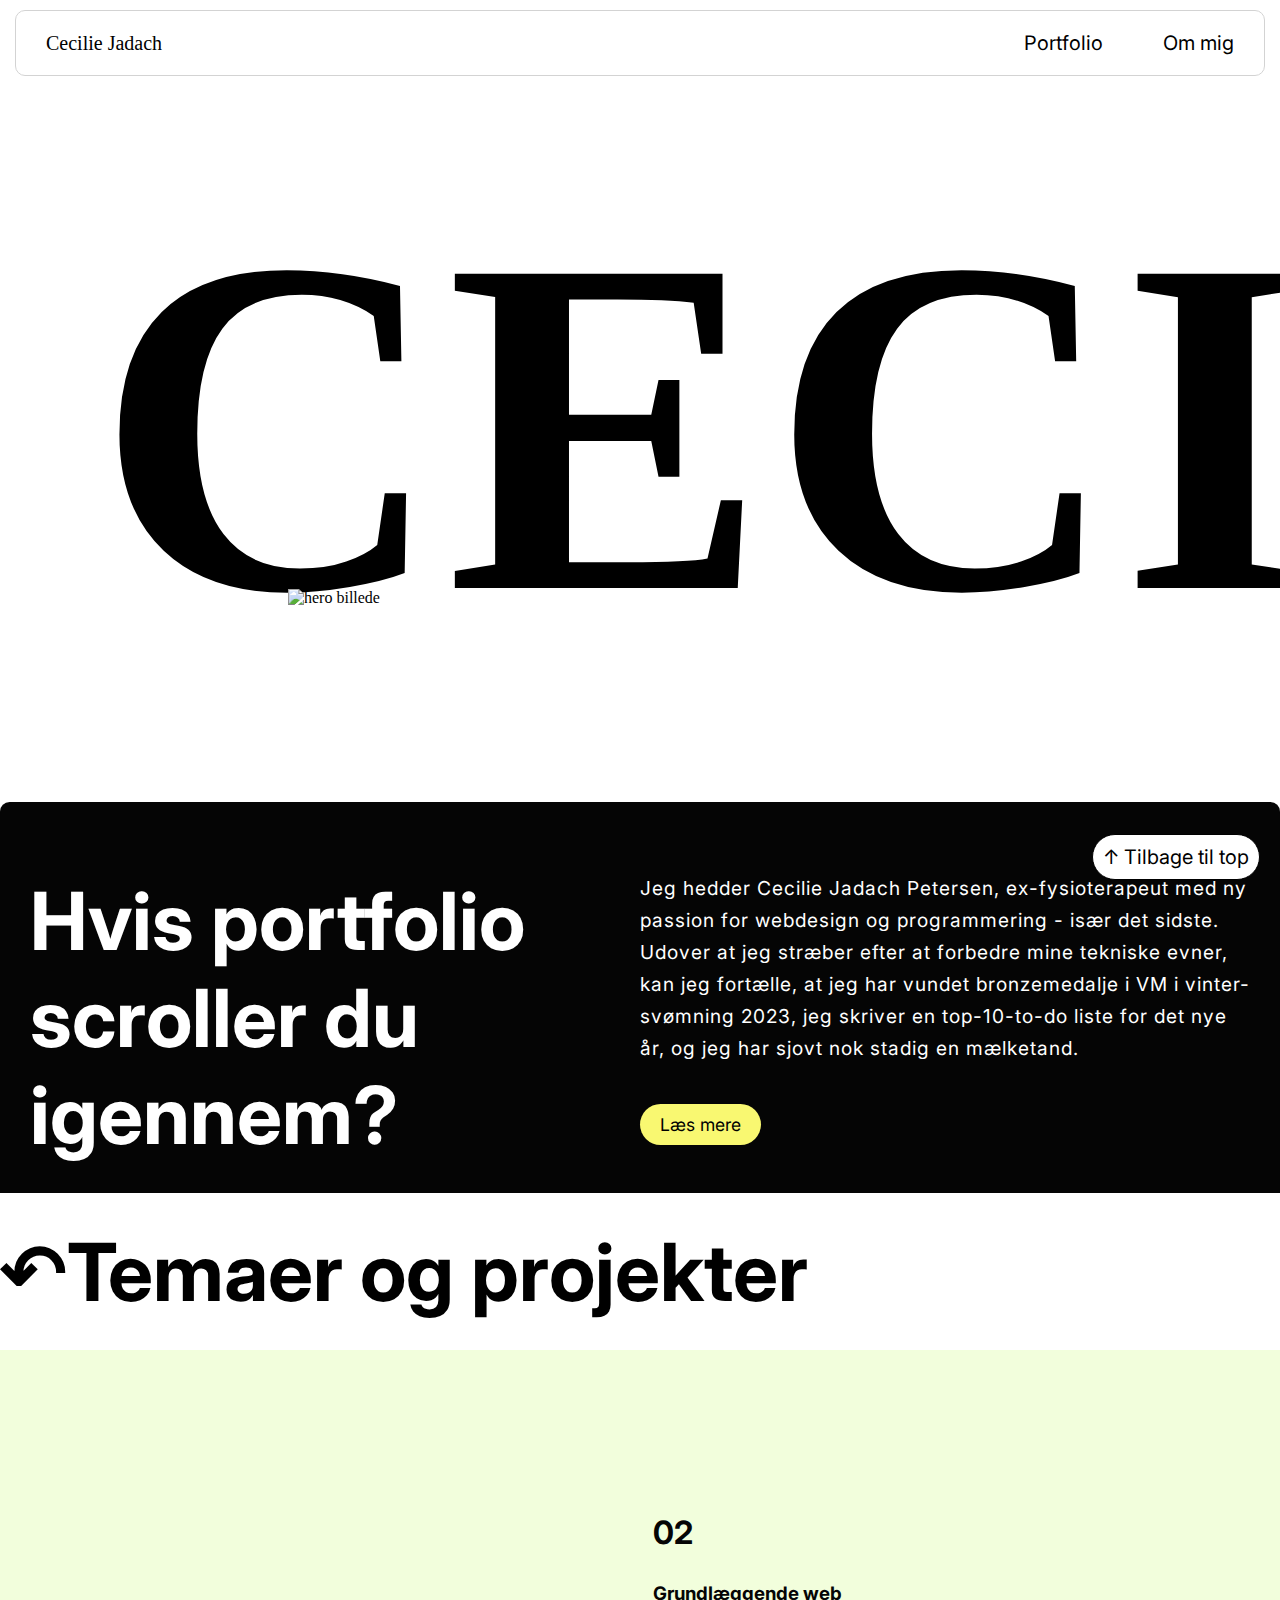
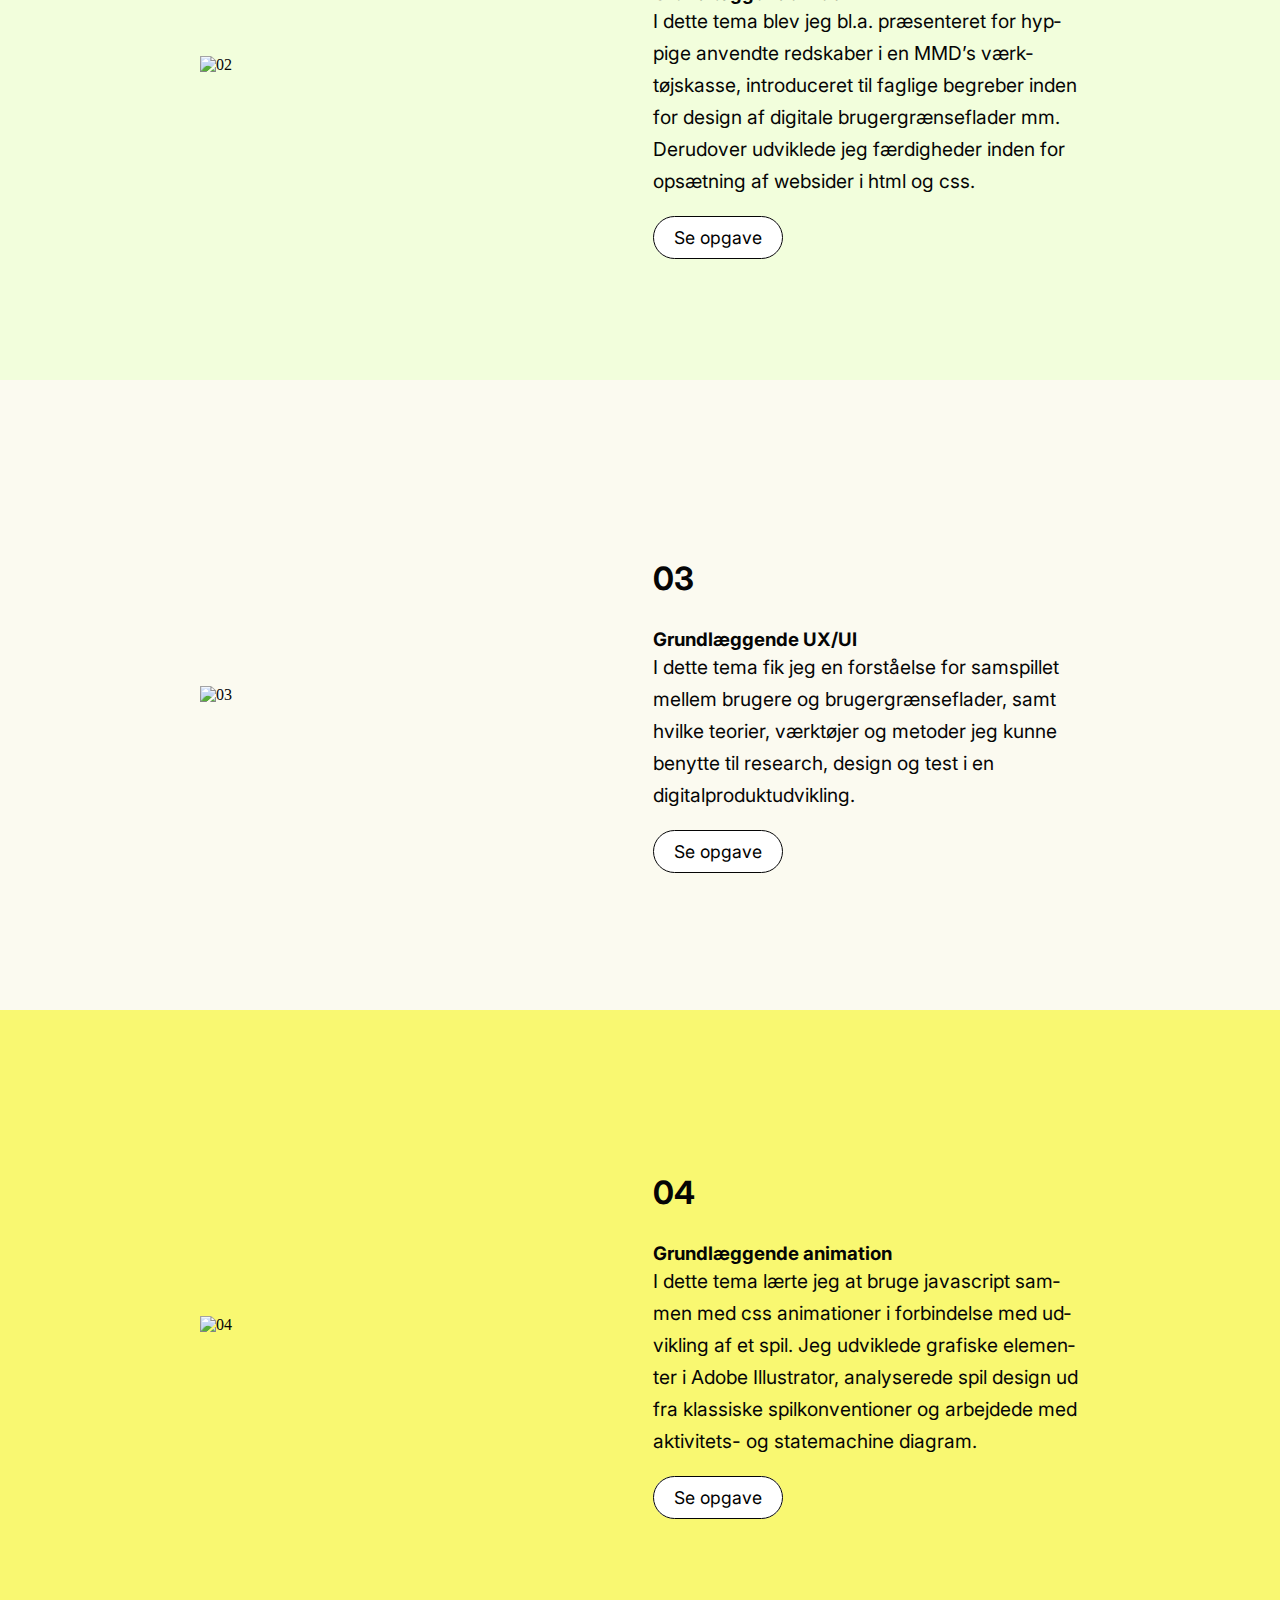
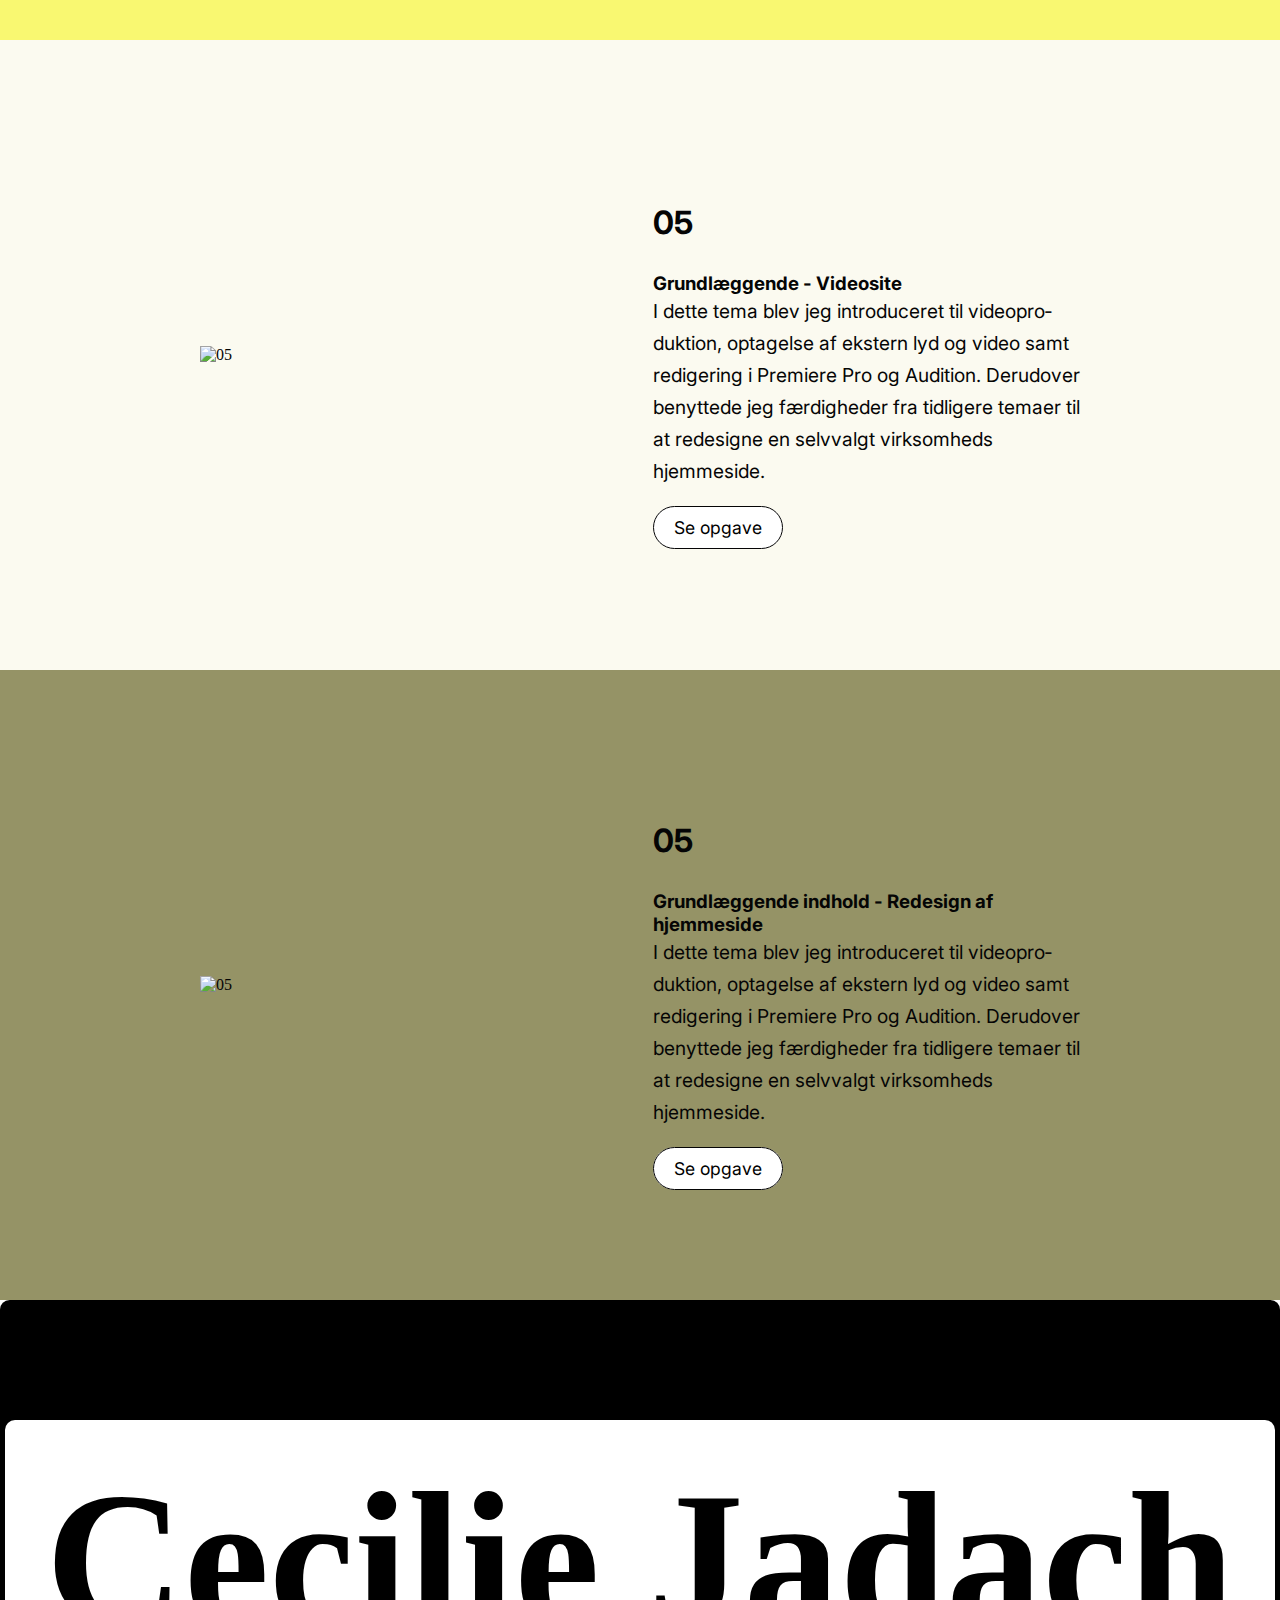
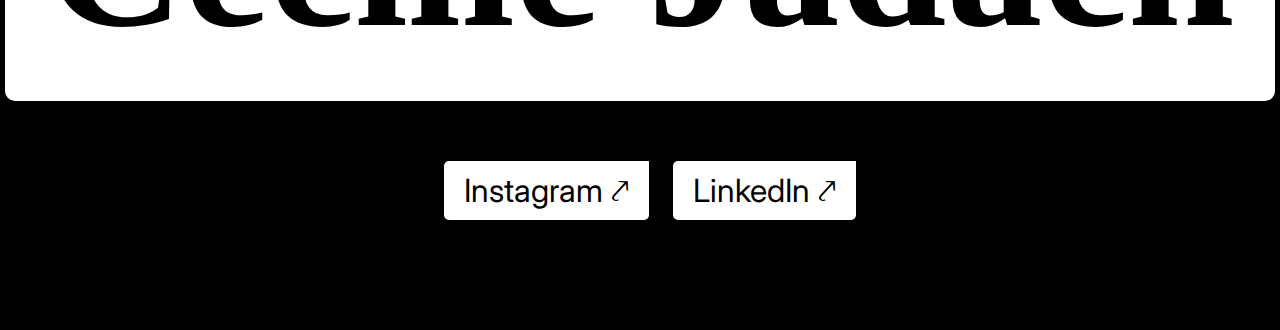
==== index.html @ 8669ee61 "tilføjet indhold til redesign" ====
<!DOCTYPE html>
<html lang="da">

<head>
    <meta charset="UTF-8">
    <meta name="viewport" content="width=device-width, initial-scale=1.0">
    <title>Forside</title>
    <link rel="stylesheet" href="generel.css">
    <link rel="stylesheet" href="layout.css">
    <link rel="preconnect" href="https://fonts.googleapis.com">
    <link rel="preconnect" href="https://fonts.gstatic.com" crossorigin>
    <link href="https://fonts.googleapis.com/css2?family=Inter:wght@300;400;700&display=swap" rel="stylesheet">
</head>

<body>
    <header>
        <div class="container">
            <a class="logo" href="index.html">Cecilie Jadach</a>
            <nav>
                <a href="portfolio.html">Portfolio</a>
                <a href="om_mig.html">Om mig</a>
            </nav>
            <button class="hamburger">
                <span class="bar"></span>
            </button>
        </div>
    </header>
    <nav class="mobile-nav">
        <a href="portfolio.html">Portfolio</a>
        <a href="om_mig.html">Om mig</a>
    </nav>
    <a id="top"></a>
    <main>
        <section>
            <div class="hero-wrapper">
                <div class="hero-figur-container">
                    <img src="img/hero_img.webp" alt="hero billede">
                </div>
                <div class="marquee">
                    <h1>Cecilie Jadach</h1>
                    <h1>Cecilie Jadach</h1>
                </div>
            </div>
        </section>
        <section>
            <div class="about-wrapper">
                <div class="about-headline">
                    <h1>Hvis portfolio scroller du igennem?</h1>
                </div>
                <div class="about-content">
                    <p>
                        Jeg hedder Cecilie Jadach Petersen, ex-fysioterapeut med ny
                        passion for webdesign og programmering - især det sidste. Udover at jeg stræber efter at
                        forbedre mine tekniske evner,
                        kan jeg fortælle, at jeg har vundet bronzemedalje i VM i vintersvømning 2023, jeg skriver en
                        top-10-to-do liste for det nye år, og jeg har sjovt nok stadig en mælketand.</p>
                    <a class="about-btn" href="#">Læs mere</a>
                </div>
            </div>
        </section>
        <section>
            <div class="project-headline">
                <h1>&#8630;Temaer og projekter</h1>
            </div>
            <div class="project_2">
                <img src="img/web_desktop.webp" alt="02">
                <div class="project_content">
                    <h2>02</h2>
                    <h3>Grundlæggende web</h3>
                    <p>I dette tema blev jeg bl.a. præsenteret for hyppige anvendte redskaber i en MMD’s værktøjskasse,
                        introduceret til faglige begreber inden for design af digitale brugergrænseflader mm. Derudover
                        udviklede jeg færdigheder inden for opsætning af websider i html og css.</p>
                    <a href="grundlaeggende_web.html">Se opgave</a>
                </div>

            </div>
            <div class="project_3">
                <img src="img/UX_UI.webp" alt="03">
                <div class="project_content">
                    <h2>03</h2>
                    <h3>Grundlæggende UX/UI</h3>
                    <p>I dette tema fik jeg en forståelse for samspillet mellem brugere og brugergrænseflader, samt
                        hvilke teorier, værktøjer og metoder jeg kunne benytte til research, design og test i en
                        digitalproduktudvikling.</p>
                    <a href="grundlaeggende_ux.html">Se opgave</a>
                </div>
            </div>
            <div class="project_4">
                <img src="img/animation_desktop.webp" alt="04">
                <div class="project_content">
                    <h2>04</h2>
                    <h3>Grundlæggende animation</h3>
                    <p>I dette tema lærte jeg at bruge javascript sammen med css animationer i forbindelse med udvikling
                        af et spil. Jeg udviklede grafiske elementer i Adobe Illustrator, analyserede spil design ud fra
                        klassiske spilkonventioner og arbejdede med aktivitets- og statemachine diagram.</p>
                    <a href="grundlaeggende_animation.html">Se opgave</a>
                </div>
            </div>
            <div class="project_5">
                <img src="img/videosite.webp" alt="05">
                <div class="project_content">
                    <h2>05</h2>
                    <h3>Grundlæggende - Videosite</h3>
                    <p>I dette tema blev jeg introduceret til videoproduktion, optagelse af ekstern lyd og video samt
                        redigering i Premiere Pro og Audition. Derudover benyttede jeg færdigheder fra tidligere temaer
                        til at redesigne en selvvalgt virksomheds hjemmeside.</p>
                    <a href="videosite.html">Se opgave</a>
                </div>
            </div>
            <div class="project_6">
                <img src="img/redesign.webp" alt="05">
                <div class="project_content">
                    <h2>05</h2>
                    <h3>Grundlæggende indhold - Redesign af hjemmeside</h3>
                    <p>I dette tema blev jeg introduceret til videoproduktion, optagelse af ekstern lyd og video samt
                        redigering i Premiere Pro og Audition. Derudover benyttede jeg færdigheder fra tidligere temaer
                        til at redesigne en selvvalgt virksomheds hjemmeside.</p>
                    <a href="grundlaeggende_indhold_redesign.html">Se opgave</a>
                </div>
            </div>
        </section>
        <a href="#top" id="scrollTopBtn" title="Til toppen">&#8593; Tilbage til top</a>
    </main>
    <footer>
        <section>
            <div class="footer-wrapper">
                <div class="footer-headline">
                    <h1>Cecilie Jadach</h1>
                </div>
                <div class="footer-content">
                    <a href="#">Instagram &#10532;</a>
                    <a href="#">LinkedIn &#10532;</a>
                </div>
            </div>
        </section>
    </footer>
    <script src="java.js"></script>
</body>

</html>
---- generel.css ----
* {
  padding: 0;
  margin: 0;
  box-sizing: border-box;
}

img,
video {
  width: 100%;
  height: auto;
  display: block;
}

@font-face {
  font-family: house;
  src: url("font/houseofmontaguedemo-webfont.woff");
  src: url("font/houseofmontaguedemo-webfont.woff2");
}

h2,
h3,
p,
a,
.con_3 h1 {
  font-family: "Inter", sans-serif;
}

/*-----------NAVIGATION-----------*/

/* Placering af header  */
header {
  position: fixed;
  top: 0;
  left: 0;
  width: 100%;
  z-index: 99;
  margin: 0 auto;
}

/* Kategorierne og logo skal være i hver deres ende */
header .container {
  padding: 10px 15px;
  display: flex;
  background: white;
  justify-content: space-between;
  align-items: center;
  margin: 10px 15px 0 15px;
  border-radius: 10px;
  border: lightgrey 1px solid;
}

/* Stil af navigations links */
header .container a {
  color: inherit;
  font-size: 20px;
  text-decoration: none;
}

nav {
  display: grid;
  grid-gap: 60px;
  grid-template-columns: repeat(2, auto);
  color: black;
}

nav a {
  color: black;
  font-size: 20px;
  text-decoration: none;
}

nav a:hover {
  text-decoration: underline;
}

@media (max-width: 767px) {
  nav {
    display: none;
  }
}

@media (max-width: 767px) {
  .container {
    padding-left: 30px;
    padding-right: 30px;
  }
}

.logo {
  font-family: house;
}

/* Position og stil af hamburger menu */
.hamburger {
  position: relative;
  display: block;
  width: 35px;
  cursor: pointer;
  appearance: none;
  background: none;
  outline: none;
  border: none;
  z-index: 100;
}

/* Stil af hamburger streger */
.hamburger .bar,
.hamburger:after,
.hamburger:before {
  content: "";
  display: block;
  width: 100%;
  height: 5px;
  background-color: black;
  margin: 6px 0px;
  transition: 0.4s;
  border-radius: 5px;
}

/* Hamburger streger som danner et kryds ved klik */
.hamburger.is-active:before {
  transform: rotate(-45deg) translate(-8px, 6px);
}

.hamburger.is-active:after {
  transform: rotate(45deg) translate(-9px, -8px);
}

.hamburger.is-active .bar {
  opacity: 0;
}

/* Side som slider ind ved klik på hamburger menu */
.mobile-nav {
  position: fixed;
  top: 0;
  left: 100%;
  width: 100%;
  min-height: 100vh;
  display: block;
  z-index: 98;
  background-color: white;
  padding-top: 120px;
  transition: 0.4s;
}

.mobile-nav.is-active {
  left: 0;
}

/* Stil af mobil navigation links */
.mobile-nav a {
  display: block;
  width: 100%;
  max-width: 200px;
  margin: 0 auto 16px;
  text-align: center;
  padding: 10px 10px;
  color: black;
  text-decoration: none;
  border-radius: 25px;
}

.mobile-nav a:hover {
  text-decoration: underline;
}

@media (min-width: 768px) {
  .mobile-nav {
    display: none;
  }

  .hamburger {
    display: none;
  }
}

/*-----------FORSIDE-----------*/

/* Stil af hero section  */
/* body {
  background-image: url(img/baggrund.svg);
  background-size: cover;
  background-repeat: no-repeat;
} */

/* Container til min tekst animation */
.hero-wrapper .marquee,
.marquee-wrapper .marquee-2 {
  display: flex;
  justify-content: flex-start;
  overflow: hidden;
  margin-top: 150px;
}

/* Stil for h1 og animation */
.marquee h1 {
  text-transform: uppercase;
  font-size: 10rem;
  font-family: house;
  white-space: nowrap;
  padding: 0 6rem;
  letter-spacing: 4px;
  animation-name: move;
  animation-duration: 12s;
  animation-iteration-count: infinite;
  animation-timing-function: linear;
}

/* Keyframe for min tekst animation */
@keyframes move {
  0% {
    transform: translateX(0);
  }

  100% {
    transform: translateX(-100%);
  }
}

.hero-figur-container {
  z-index: 1;
  width: 90vw;
  height: 52vw;
  align-items: flex-end;
  margin-left: auto;
  margin-right: auto;
  display: flex;
  position: absolute;
  top: auto;
  /* bottom: 0%; */
  left: 0%;
  right: 0%;
}

.about-wrapper {
  z-index: 1;
  min-height: 40vh;
  color: #fff;
  background-color: #050505;
  border-top-left-radius: 0.6rem;
  border-top-right-radius: 0.6rem;
  margin-top: 100px;
  padding: 0 15px 30px 15px;
}

.about-headline {
  color: white;
  font-size: 2.5rem;
  padding-top: 30px;
  font-family: "Inter", sans-serif;
}

.about-content p {
  color: white;
  font-size: 1.2rem;
  letter-spacing: 1px;
  line-height: 2rem;
  margin-top: 30px;
  margin-bottom: 50px;
  hyphens: auto;
}

.about-wrapper a {
  text-decoration: none;
  color: black;
  background-color: #f9f871;
  padding: 10px 20px;
  border-radius: 25px;
  font-size: 1.1rem;
}

.project-headline {
  padding-top: 30px;
  padding-bottom: 30px;
  background: white;
}

.project-headline h1 {
  font-size: 2.5rem;
  font-family: "Inter", sans-serif;
}

.project_2,
.project_3,
.project_4,
.project_5,
.project_6 {
  color: #050505;
  padding: 30px 15px;
}

.project_2 {
  background: #f2fedc;
}

.project_3,
.project_5 {
  background-color: #fbfaf0;
}

.project_4 {
  background-color: #f9f871;
}

.project_6 {
  background-color: #959366;
}

.project_2 h2,
.project_3 h2,
.project_4 h2,
.project_5 h2,
.project_6 h2 {
  font-size: 2rem;
  padding-top: 30px;
  padding-bottom: 30px;
}

.project_2 p,
.project_3 p,
.project_4 p,
.project_5 p,
.project_6 p {
  font-size: 1.2rem;
  margin-bottom: 30px;
  line-height: 2rem;
  hyphens: auto;
}

.project_2 a,
.project_3 a,
.project_4 a,
.project_5 a,
.project_6 a {
  text-decoration: none;
  color: black;
  background-color: white;
  padding: 10px 20px;
  border-radius: 25px;
  border: #050505 1px solid;
  font-size: 1.1rem;
}

.project_2 a:hover,
.project_3 a:hover,
.project_4 a:hover,
.project_5 a:hover,
.project_6 a:hover {
  background: black;
  color: white;
}

/*-----------FOOTER-----------*/
.footer-wrapper {
  text-align: center;
  background: black;
  padding-top: 50px;
  min-height: 40vh;
  border-top-left-radius: 0.6rem;
  border-top-right-radius: 0.6rem;
}

.footer-headline {
  font-family: house;
  background: white;
  max-width: fit-content;
  margin: 0 auto;
  padding: 10px 20px;
  border-radius: 10px;
}

.footer-content {
  margin-top: 70px;
}

.footer-content a {
  text-decoration: none;
  padding: 10px 20px;
  background: white;
  border-radius: 5px 0px 5px 5px;
  color: black;
  margin-left: 20px;
}

.footer-content a:hover {
  background: #f9f871;
  transition: 0.4ms;
  text-decoration: underline;
}

/* Stil for h1 og animation */
.marquee-2 h1 {
  font-size: 5rem;
  /* background: white; */
  background: #f9f871;
  font-family: house;
  white-space: nowrap;
  padding: 10px 6rem;
  letter-spacing: 4px;
  animation-name: move;
  animation-duration: 11s;
  animation-iteration-count: infinite;
  animation-timing-function: linear;
}

/*-----------PORTFOLIO-----------*/

#headline {
  margin-top: 100px;
}

/*-----------PROJEKTER-----------*/
.animation-scroll {
  min-height: 50vh;
  display: flex;
  justify-content: center;
  align-items: center;
}

section .cards {
  display: flex;
}

section .cards .text_card {
  margin: 20px;
  padding: 10px;
}

@media (max-width: 900px) {
  section .cards {
    flex-direction: column;
  }
}

.reveal {
  position: relative;
  transform: translateY(100px);
  opacity: 0;
  transition: all 2s ease;
}

.reveal.active {
  transform: translateY(0px);
  opacity: 1;
}

.introduktion-wrapper-2,
.introduktion-wrapper-3,
.introduktion-wrapper-4,
.introduktion-wrapper-5,
.introduktion-wrapper-6 {
  margin: 100px 0px 30px 0px;
  padding: 80px 15px 80px 15px;
}

.introduktion-wrapper-2 {
  background: #f2fedc;
}

.introduktion-wrapper-2 h3,
.introduktion-wrapper-3 h3,
.introduktion-wrapper-4 h3,
.introduktion-wrapper-5 h3,
.introduktion-wrapper-6 h3 {
  color: black;
}

.introduktion-wrapper-3,
.introduktion-wrapper-6 {
  background: #fbfaf0;
}

.introduktion-wrapper-4 {
  background: #f9f871;
}

.introduktion-wrapper-5 {
  background: #959366;
}

.introduktion-wrapper-2 h1,
.introduktion-wrapper-3 h1,
.introduktion-wrapper-4 h1,
.introduktion-wrapper-5 h1,
.introduktion-wrapper-6 h1 {
  color: black;
  margin-bottom: 20px;
  font-family: "Inter", sans-serif;
}

.div_flex {
  display: flex;
  max-width: 800px;
  margin: 50px auto;
  padding: 24px 20px 40px;
  flex-wrap: wrap;
}

.div_flex p {
  hyphens: auto;
  line-height: 1.7rem;
}

.row {
  display: flex;
  width: 100%;
  margin-bottom: 8px;
  padding-bottom: 8px;
  align-items: stretch;
  border-bottom: 1.5px solid black;
}

.opgave {
  width: 25%;
  flex: 0 0 auto;
  color: black;
  font-weight: bold;
}

.con_3 {
  margin: 50px 20px 30px 20px;
}

.con_3 p,
ul li {
  line-height: 1.7rem;
  hyphens: auto;
}

.color {
  background: #fbfaf0;
}

.div_links {
  display: flex;
  flex-direction: column;
}

.div_links a {
  color: black;
  text-decoration: none;
  text-align: center;
  margin-bottom: 20px;
  font-size: 1.5rem;
}

.div_links a:hover,
.back:hover {
  text-decoration: underline;
}

#scrollTopBtn {
  position: fixed;
  bottom: 20px;
  right: 20px;
  z-index: 99;
  font-size: 20px;
  text-decoration: none;
  padding: 10px;
  background-color: white;
  color: black;
  border-radius: 25px;
  border: black 1px solid;
}

#scrollTopBtn:hover {
  background-color: black;
  color: white;
}

/* Styling til ankerpunktet på toppen */
#top {
  display: block;
  position: relative;
  top: 0;
  left: 0;
  visibility: hidden;
}

/*-----------CV-----------*/
.cv {
  background: white;
  padding-top: 10px;
  padding-bottom: 10px;
}

.column_3 {
  margin: 100px 15px 50px 15px;
}

.navn h1,
h4 {
  font-family: "Inter", sans-serif;
}

.column_2 {
  margin-left: 15px;
  margin-right: 15px;
}

.grid_col_2 {
  display: grid;
  grid-template-columns: 1fr 2fr;
  gap: 30px;
}

.about {
  margin-bottom: 40px;
}

.kompetencer {
  margin-bottom: 40px;
}

hr {
  margin-top: 5px;
}

.line {
  border: 1px solid black;
  margin-bottom: 15px;
}

li {
  font-family: "Inter", sans-serif;
  line-height: 1.5rem;
}

.edu_con {
  margin-bottom: 30px;
}

.software-evner {
  display: flex;
  flex-direction: column;
}

.evne {
  margin-bottom: 15px;
  margin-left: 130px;
}

.evne p {
  margin: 5px 0;
}

.færdighedsbjælke {
  width: 200px;
  height: 15px;
  background-color: lightgray;
  border-radius: 5px;
}

.niveau {
  height: 100%;
  border-radius: 5px;
}

.niveau-80 {
  width: 50%;
  background-color: #002eff;
}

.niveau-90 {
  width: 90%;
  background-color: #002eff;
}
---- layout.css ----
@media (min-width: 800px) {
  /* --------FORSIDE-------- */
  .marquee h1 {
    font-size: 30rem;
  }

  header .container {
    padding: 20px 30px;
  }

  .hero-figur-container {
    width: 55vw;
    height: 35.7vw;
  }

  .about-wrapper {
    display: grid;
    grid-template-columns: 1fr 1fr;
    padding-top: 40px;
    padding-left: 30px;
    padding-right: 30px;
  }

  .about-wrapper a {
    width: fit-content;
  }

  .project-headline h1 {
    font-size: 5rem;
  }

  .project_2,
  .project_3,
  .project_4,
  .project_5,
  .project_6 {
    display: grid;
    grid-template-columns: 1fr 1fr;
    gap: 25px;
    padding-left: 200px;
    padding-right: 200px;
    min-height: 70vh;
    align-items: center;
  }

  .project_2 p,
  .project_3 p,
  .project_4 p,
  .project_5 p,
  .project_6 p {
    max-width: 500px;
  }

  .footer-wrapper {
    min-height: 70vh;
  }

  .footer-headline {
    font-size: 6rem;
    padding: 30px 40px;
    margin-top: 70px;
  }

  .footer-content a {
    font-size: 2rem;
  }

  .footer-content a:hover {
    background: #f9f871;
    transition: 0.4ms;
    text-decoration: underline;
  }

  /* --------PROJEKTER-------- */

  .div_flex {
    max-width: 1000px;
    padding: 0;
  }

  .introduktion-wrapper-2,
  .introduktion-wrapper-3,
  .introduktion-wrapper-4,
  .introduktion-wrapper-5,
  .introduktion-wrapper-6 {
    padding-left: 100px;
  }

  .introduktion-wrapper-2 h1,
  .introduktion-wrapper-3 h1,
  .introduktion-wrapper-4 h1,
  .introduktion-wrapper-5 h1,
  .introduktion-wrapper-6 h1 {
    font-size: 4rem;
  }

  .introduktion-wrapper-2 h3,
  .introduktion-wrapper-3 h3,
  .introduktion-wrapper-4 h3,
  .introduktion-wrapper-5 h3,
  .introduktion-wrapper-6 h3 {
    font-size: 2rem;
  }

  .animation-scroll {
    margin: 0 200px;
  }

  .color {
    margin-left: 0;
    margin-right: 0;
    margin-bottom: 30px;
  }

  .con_1 h1 {
    font-size: 4rem;
  }

  .con_2 {
    margin: 100px 400px;
    grid-template-columns: 1fr 2fr;
  }

  .con_3 {
    margin: 40px 500px 30px 500px;
  }

  .div_links {
    display: flex;
    flex-direction: row;
    justify-content: space-between;
    margin: 50px 100px;
  }

  .small img {
    max-width: 400px;
  }

  /* --------CV-------- */
  .col_container {
    margin: 200px 250px 100px 250px;
  }

  .column_3 {
    display: grid;
    grid-template-columns: repeat(3, 1fr);
    gap: 30px;
  }

  .column_2 {
    display: grid;
    grid-template-columns: 1fr 2fr;
    gap: 100px;
  }

  .grid_col_2 {
    display: grid;
    grid-template-columns: 1fr 2fr;
  }

  .about {
    margin-bottom: 40px;
  }

  .kompetencer {
    margin-bottom: 40px;
  }

  .black {
    color: black;
  }

  .line {
    border: 1px solid black;
  }

  .evne {
    margin-left: 0px;
  }

  /* --------PORTFOLIO-------- */
  .project-wrapper {
    display: grid;
    grid-template-columns: 1fr 1fr;
    gap: 30px;
  }

  .grid {
    min-height: unset;
    padding-left: 20px;
    padding-right: 20px;
    transition: transform 0.3s; /*overgangseffekt */
  }

  .grid:hover {
    transform: scale(1.02);
  }
}
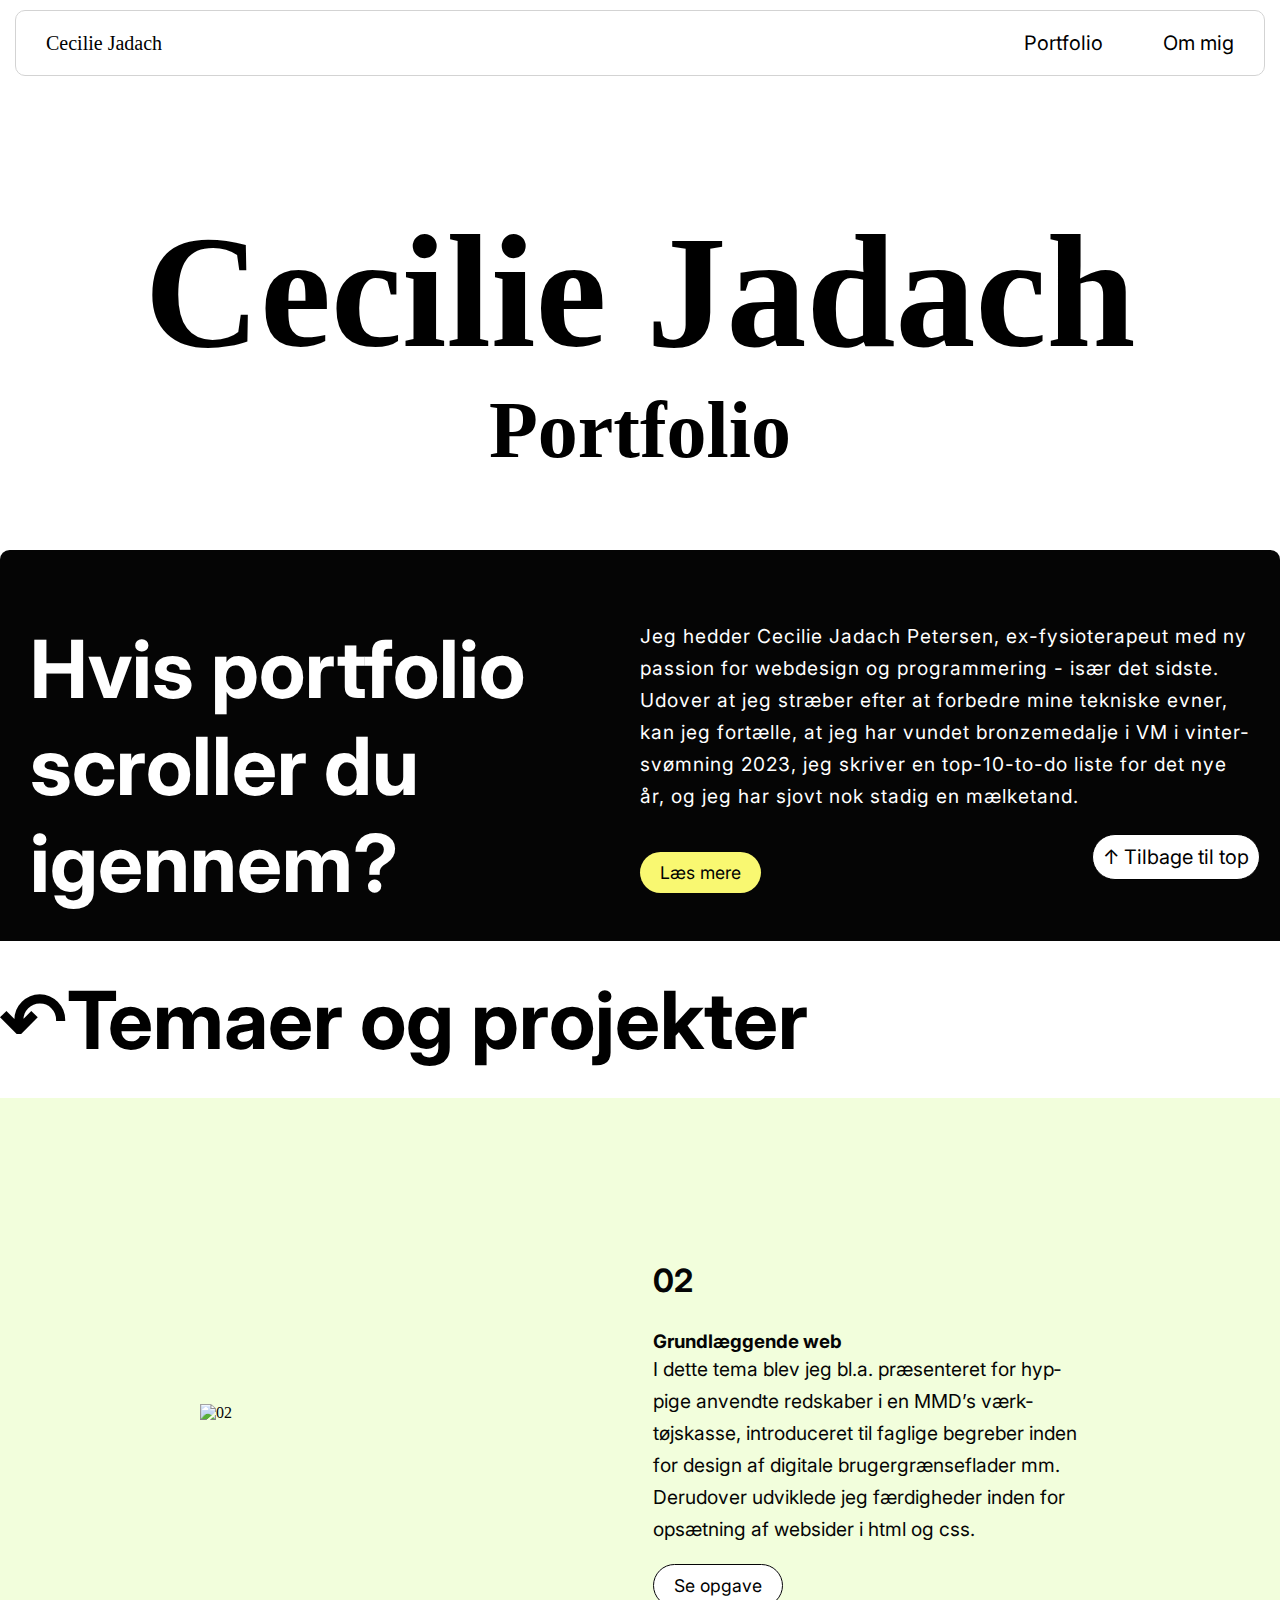
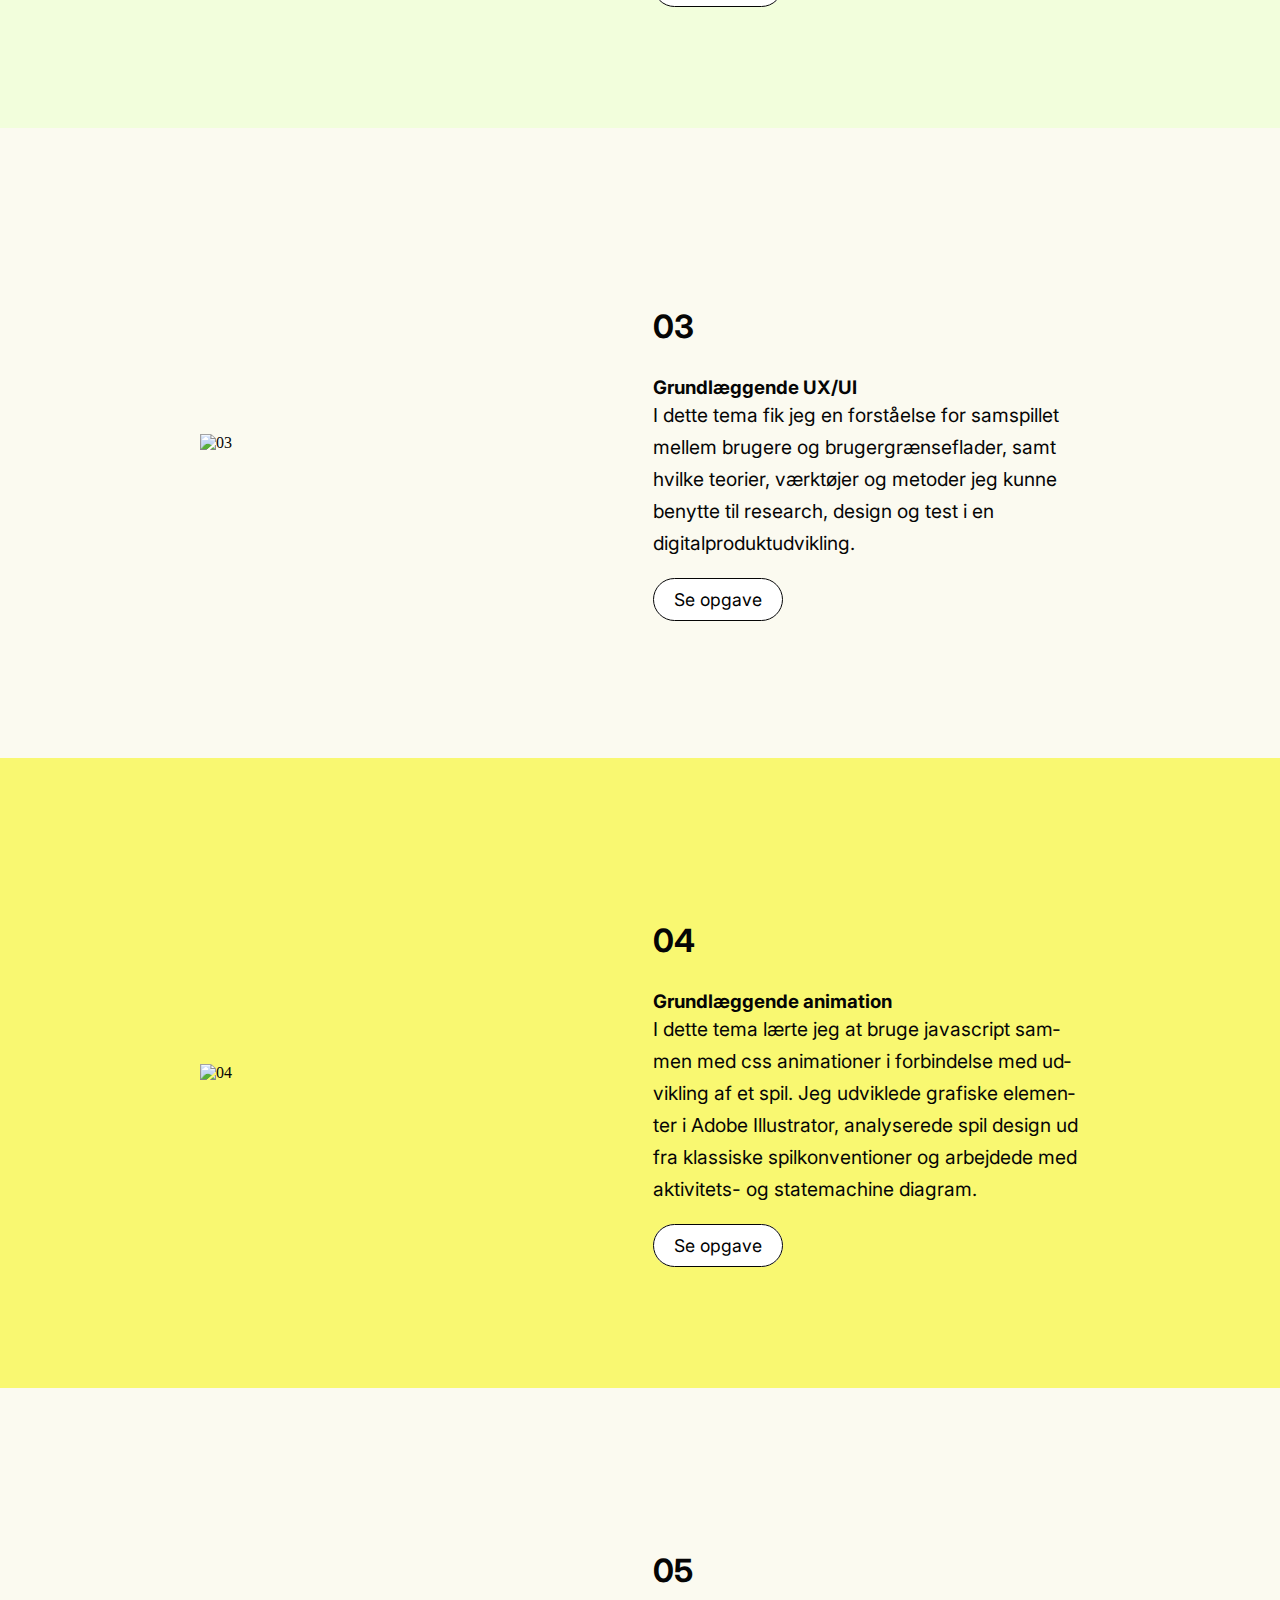
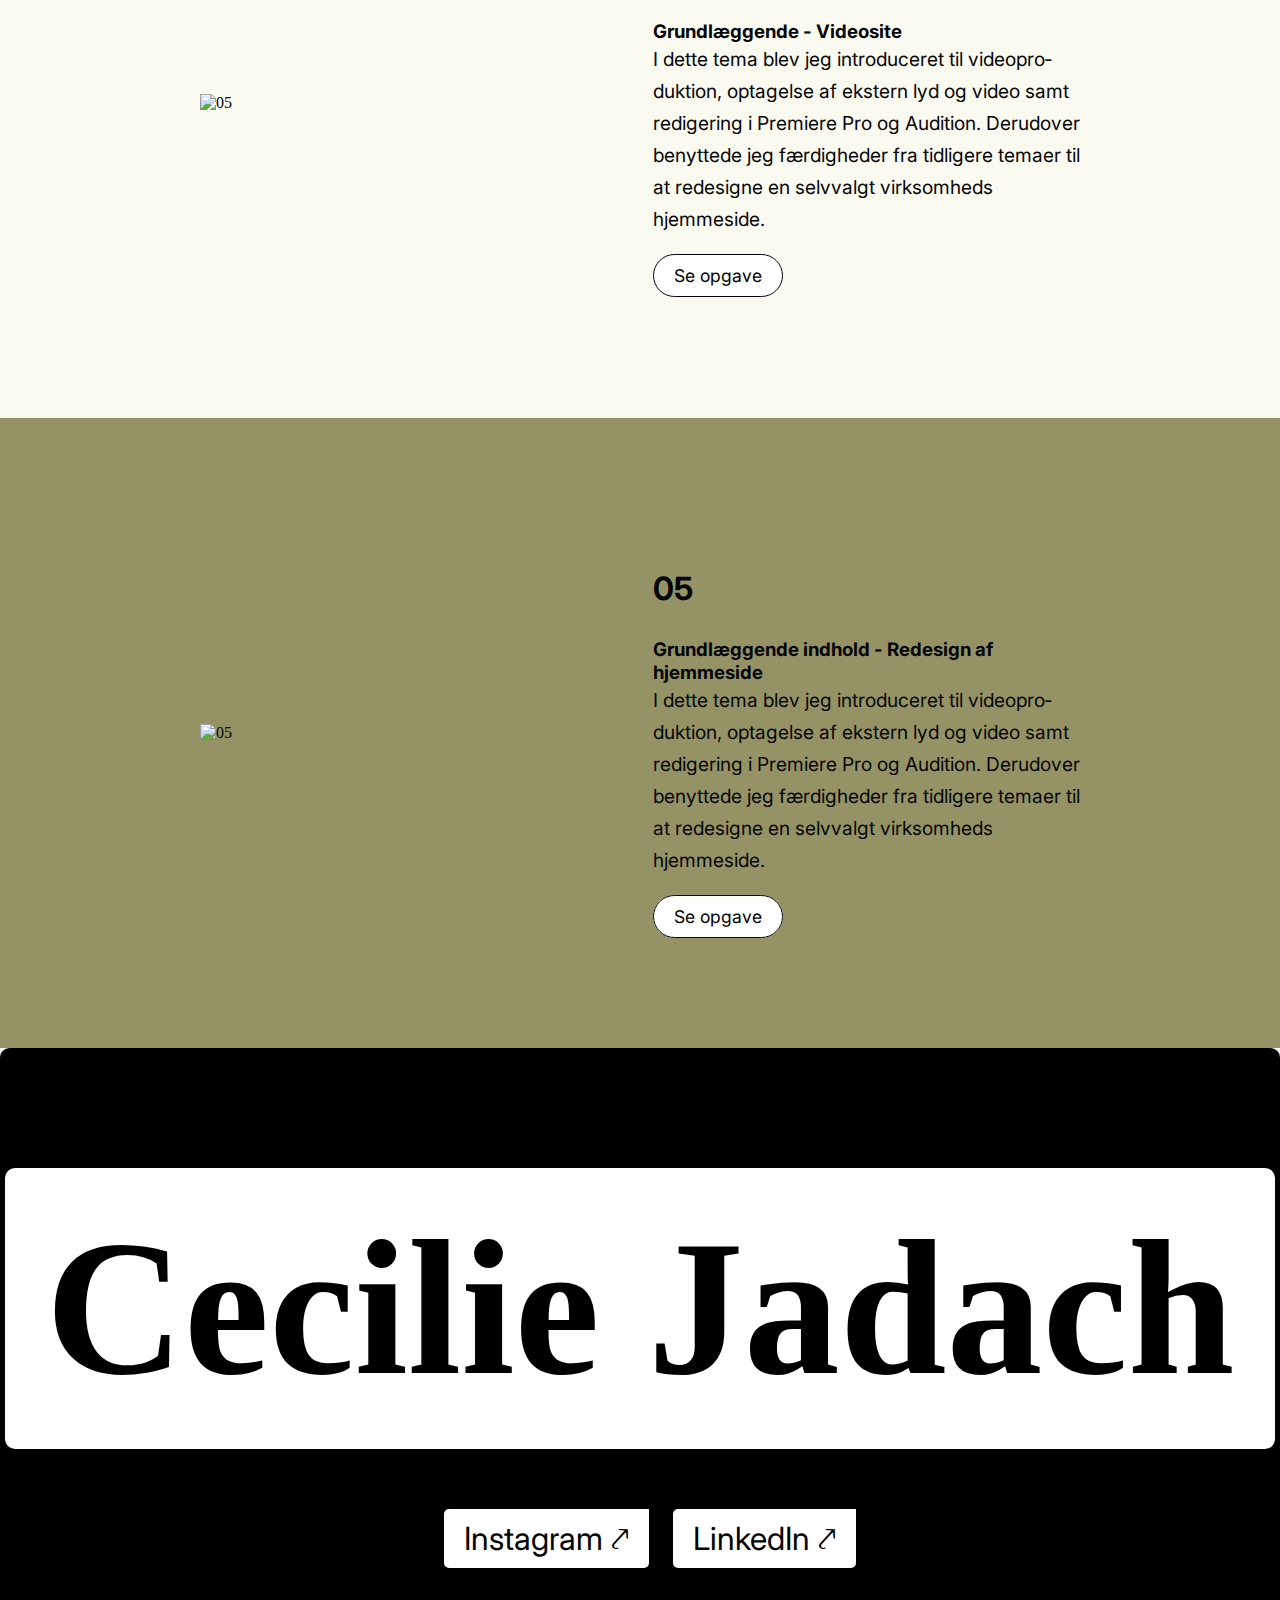
==== commit 3432e3db: "ændret hero section på forside" ====
--- a/index.html
+++ b/index.html
@@ -31,10 +31,10 @@
     </nav>
     <a id="top"></a>
     <main>
-        <section>
+        <!-- <section>
             <div class="hero-wrapper">
                 <div class="hero-figur-container">
-                    <img src="img/hero_img.webp" alt="hero billede">
+                    <img src="img/hero_close_up.webp" alt="hero billede">
                 </div>
                 <div class="marquee">
                     <h1>Cecilie Jadach</h1>
@@ -42,21 +42,37 @@
                 </div>
             </div>
         </section>
+        <div class="headline_2_wrapper">
+            <h2>Portfolio</h2>
+        </div>
+        <section> -->
         <section>
-            <div class="about-wrapper">
-                <div class="about-headline">
-                    <h1>Hvis portfolio scroller du igennem?</h1>
-                </div>
-                <div class="about-content">
-                    <p>
-                        Jeg hedder Cecilie Jadach Petersen, ex-fysioterapeut med ny
-                        passion for webdesign og programmering - især det sidste. Udover at jeg stræber efter at
-                        forbedre mine tekniske evner,
-                        kan jeg fortælle, at jeg har vundet bronzemedalje i VM i vintersvømning 2023, jeg skriver en
-                        top-10-to-do liste for det nye år, og jeg har sjovt nok stadig en mælketand.</p>
-                    <a class="about-btn" href="#">Læs mere</a>
-                </div>
+            <div class="hero_wrapper" onmousemove="moveImage(event)">
+                <h1 class="hero_headline_1">Cecilie Jadach</h1>
+                <h2 class="hero_headline_2">Portfolio</h2>
+                <img src="img/close_up_cv.webp" class="billede" id="billede" alt="Billede">
             </div>
+            <!-- <div class="hero_wrapper">
+                <div class="hero_headline">
+                    <h1>Cecilie Jadach</h1>
+                    <h2>Portfolio</h2>
+                </div> -->
+            </div>
+        </section>
+        <div class="about-wrapper">
+            <div class="about-headline">
+                <h1>Hvis portfolio scroller du igennem?</h1>
+            </div>
+            <div class="about-content">
+                <p>
+                    Jeg hedder Cecilie Jadach Petersen, ex-fysioterapeut med ny
+                    passion for webdesign og programmering - især det sidste. Udover at jeg stræber efter at
+                    forbedre mine tekniske evner,
+                    kan jeg fortælle, at jeg har vundet bronzemedalje i VM i vintersvømning 2023, jeg skriver en
+                    top-10-to-do liste for det nye år, og jeg har sjovt nok stadig en mælketand.</p>
+                <a class="about-btn" href="om_mig.html">Læs mere</a>
+            </div>
+        </div>
         </section>
         <section>
             <div class="project-headline">
--- a/generel.css
+++ b/generel.css
@@ -21,7 +21,9 @@
 h3,
 p,
 a,
-.con_3 h1 {
+.con_3 h1,
+h4,
+li {
   font-family: "Inter", sans-serif;
 }
 
@@ -185,30 +187,31 @@
 } */
 
 /* Container til min tekst animation */
-.hero-wrapper .marquee,
+/* .hero-wrapper .marquee,
 .marquee-wrapper .marquee-2 {
   display: flex;
   justify-content: flex-start;
   overflow: hidden;
   margin-top: 150px;
-}
+  max-width: 350px;
+} */
 
 /* Stil for h1 og animation */
-.marquee h1 {
+/* .marquee h1 {
   text-transform: uppercase;
-  font-size: 10rem;
+  font-size: 6rem;
   font-family: house;
   white-space: nowrap;
-  padding: 0 6rem;
+  padding: 0 3rem;
   letter-spacing: 4px;
   animation-name: move;
   animation-duration: 12s;
   animation-iteration-count: infinite;
   animation-timing-function: linear;
-}
+} */
 
 /* Keyframe for min tekst animation */
-@keyframes move {
+/* @keyframes move {
   0% {
     transform: translateX(0);
   }
@@ -216,21 +219,64 @@
   100% {
     transform: translateX(-100%);
   }
-}
-
-.hero-figur-container {
+} */
+
+/* .hero-figur-container {
   z-index: 1;
-  width: 90vw;
-  height: 52vw;
+  width: 40vw;
+  height: 31.6vw;
   align-items: flex-end;
-  margin-left: auto;
+  margin-left: 175px;
   margin-right: auto;
   display: flex;
   position: absolute;
   top: auto;
-  /* bottom: 0%; */
+  bottom: 0%;
   left: 0%;
-  right: 0%;
+  right: 20%;
+} */
+
+/* .headline_2_wrapper {
+  z-index: 10;
+  position: absolute;
+  right: 4%;
+  bottom: 57%;
+}
+
+.headline_2_wrapper h2 {
+  font-family: house;
+} */
+
+/* .hero_wrapper {
+  margin-top: 100px;
+  height: 50vh;
+  padding-top: 180px;
+} */
+
+.hero_headline_2 {
+  font-family: house;
+  font-size: 3rem;
+  text-align: center;
+}
+
+.hero_headline_1 {
+  font-family: house;
+  font-size: 5rem;
+  text-align: center;
+  padding-top: 200px;
+}
+.hero_wrapper {
+  position: relative;
+  width: 100%;
+  height: 50vh;
+}
+
+.billede {
+  display: none;
+  position: absolute;
+  width: 200px;
+  height: auto;
+  pointer-events: none; /* For at undgå forstyrrelser med musen */
 }
 
 .about-wrapper {
@@ -579,19 +625,20 @@
 }
 
 /*-----------CV-----------*/
-.cv {
-  background: white;
+/* .cv {
   padding-top: 10px;
   padding-bottom: 10px;
-}
-
-.column_3 {
+} */
+
+.column_2_1 {
   margin: 100px 15px 50px 15px;
-}
-
-.navn h1,
-h4 {
-  font-family: "Inter", sans-serif;
+  display: grid;
+  grid-template-columns: 1fr 1fr;
+  gap: 20px;
+}
+
+.column_2_1 h1 {
+  font-family: house;
 }
 
 .column_2 {
@@ -605,10 +652,7 @@
   gap: 30px;
 }
 
-.about {
-  margin-bottom: 40px;
-}
-
+.about,
 .kompetencer {
   margin-bottom: 40px;
 }
@@ -623,7 +667,6 @@
 }
 
 li {
-  font-family: "Inter", sans-serif;
   line-height: 1.5rem;
 }
 
@@ -638,7 +681,7 @@
 
 .evne {
   margin-bottom: 15px;
-  margin-left: 130px;
+  align-self: center;
 }
 
 .evne p {
@@ -657,12 +700,37 @@
   border-radius: 5px;
 }
 
-.niveau-80 {
-  width: 50%;
+.niveau-1 {
+  width: 20%;
   background-color: #002eff;
 }
 
-.niveau-90 {
+.niveau-2 {
   width: 90%;
   background-color: #002eff;
 }
+
+.niveau-3 {
+  width: 40%;
+  background-color: #002eff;
+}
+
+.niveau-4 {
+  width: 80%;
+  background-color: #002eff;
+}
+
+.niveau-5 {
+  width: 40%;
+  background-color: #002eff;
+}
+
+.niveau-6 {
+  width: 30%;
+  background-color: #002eff;
+}
+
+.niveau-7 {
+  width: 25%;
+  background-color: #002eff;
+}
--- a/layout.css
+++ b/layout.css
@@ -1,16 +1,42 @@
 @media (min-width: 800px) {
   /* --------FORSIDE-------- */
-  .marquee h1 {
-    font-size: 30rem;
-  }
+  /* .marquee h1 {
+    font-size: 15rem;
+  } */
+
+  /* Container til min tekst animation */
+  /* .hero-wrapper .marquee,
+  .marquee-wrapper .marquee-2 {
+    max-width: 1000px;
+    height: 40vh;
+    padding-top: 100px;
+  } */
 
   header .container {
     padding: 20px 30px;
   }
-
+  /* 
   .hero-figur-container {
-    width: 55vw;
-    height: 35.7vw;
+    width: 28vw;
+    height: 28.1vw;
+    right: 25%;
+  } */
+
+  /* .headline_2_wrapper {
+    right: 4%;
+    bottom: 35%;
+  }
+
+  .headline_2_wrapper h2 {
+    font-size: 5rem;
+  } */
+
+  .hero_headline_1 {
+    font-size: 10rem;
+  }
+
+  .hero_headline_2 {
+    font-size: 5rem;
   }
 
   .about-wrapper {
@@ -136,15 +162,31 @@
     max-width: 400px;
   }
 
+  .bert_test {
+    max-height: 450px;
+  }
+
   /* --------CV-------- */
   .col_container {
     margin: 200px 250px 100px 250px;
   }
 
-  .column_3 {
-    display: grid;
-    grid-template-columns: repeat(3, 1fr);
-    gap: 30px;
+  .column_2_1 {
+    grid-template-columns: 1fr 2fr;
+  }
+
+  .column_2_1 img {
+    max-width: 300px;
+  }
+
+  .column_2_1 h1,
+  .column_2_1 h4 {
+    padding-left: 50px;
+  }
+
+  .column_2_1 h1 {
+    font-size: 2rem;
+    font-family: house;
   }
 
   .column_2 {
@@ -175,7 +217,7 @@
   }
 
   .evne {
-    margin-left: 0px;
+    align-self: flex-start;
   }
 
   /* --------PORTFOLIO-------- */
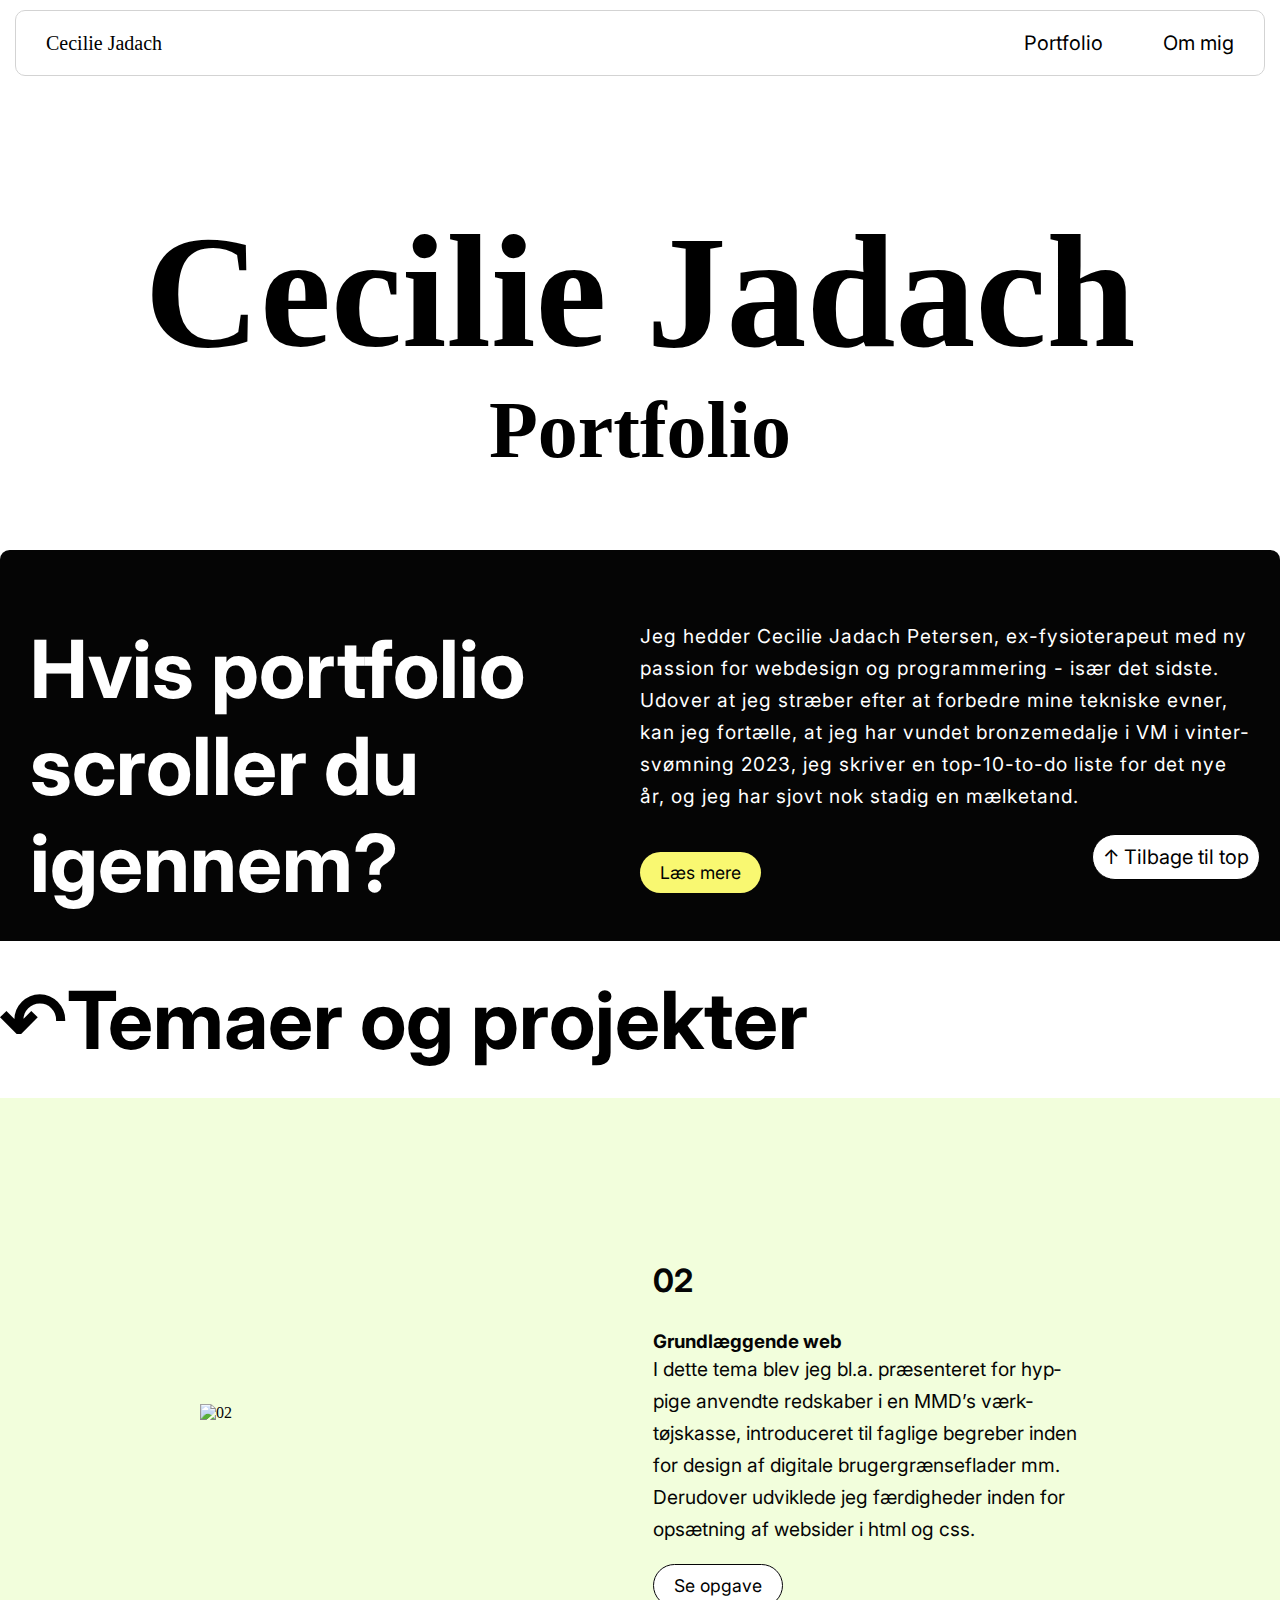
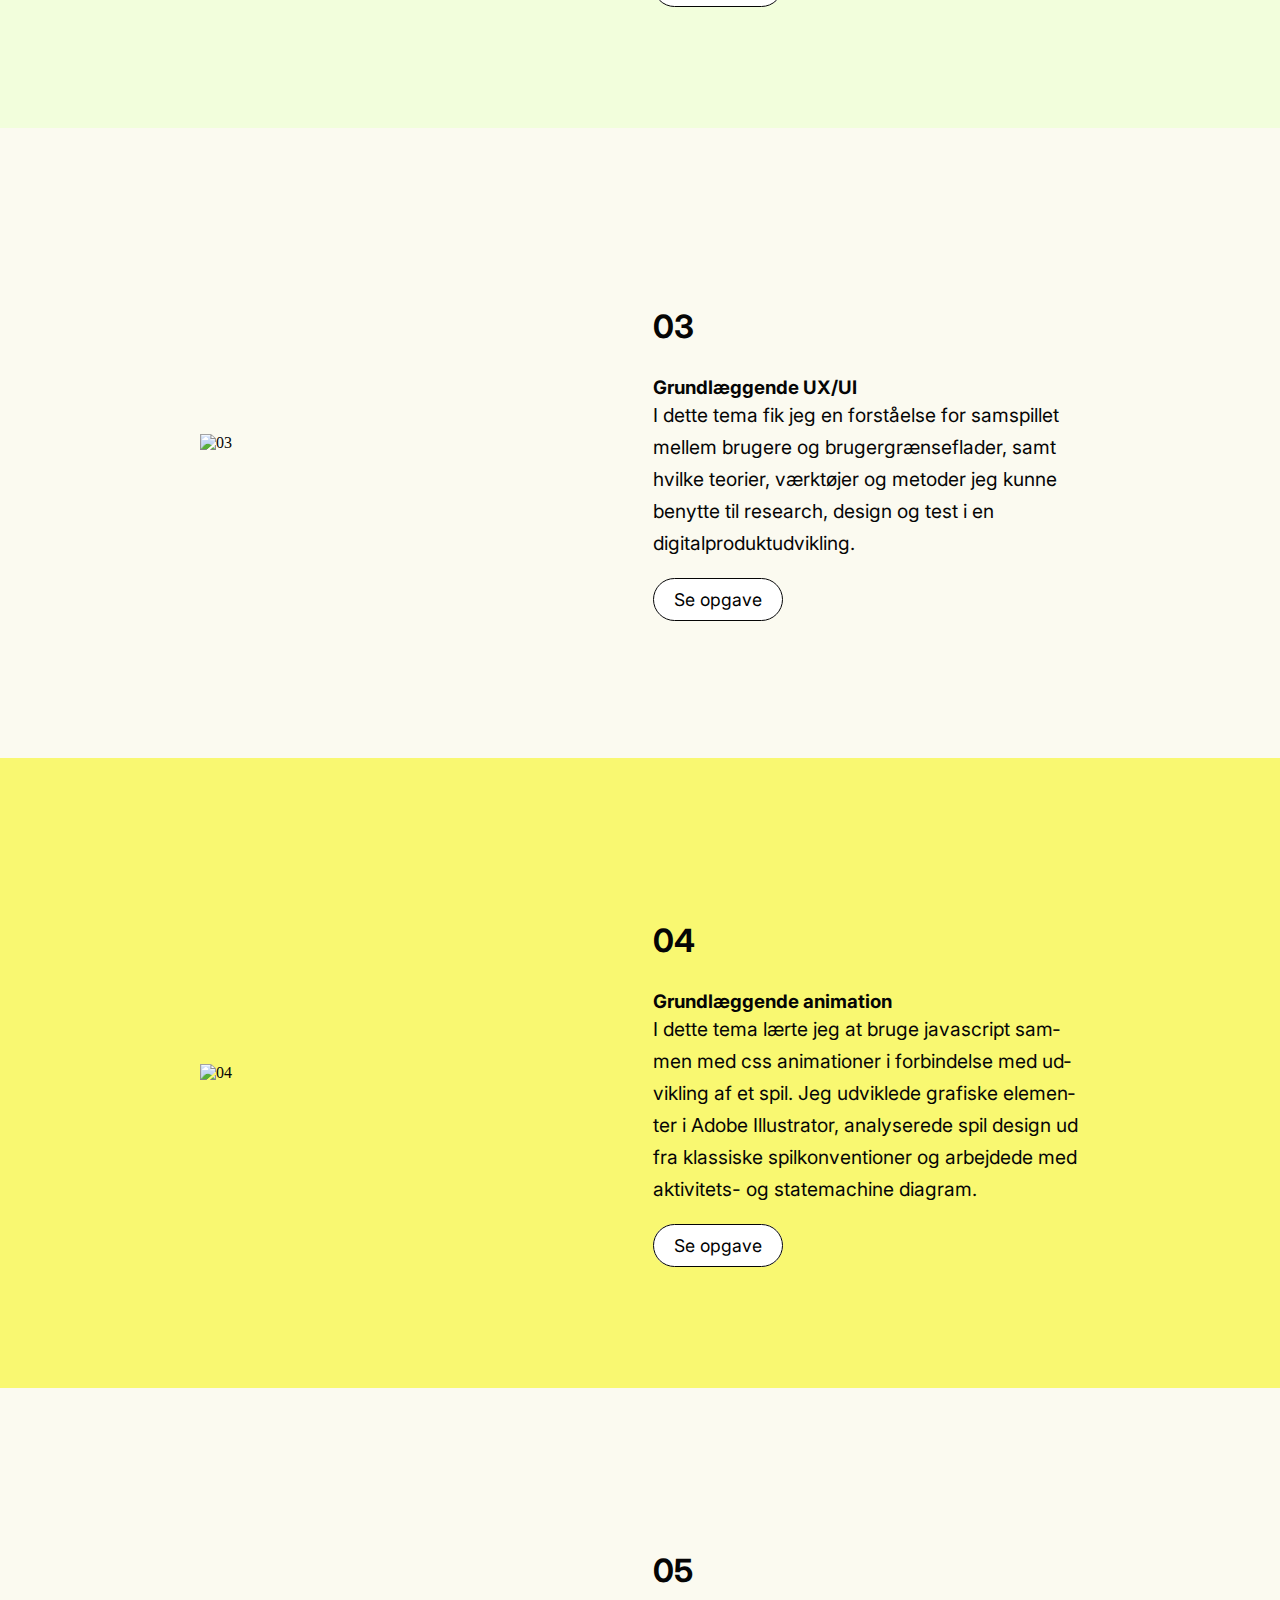
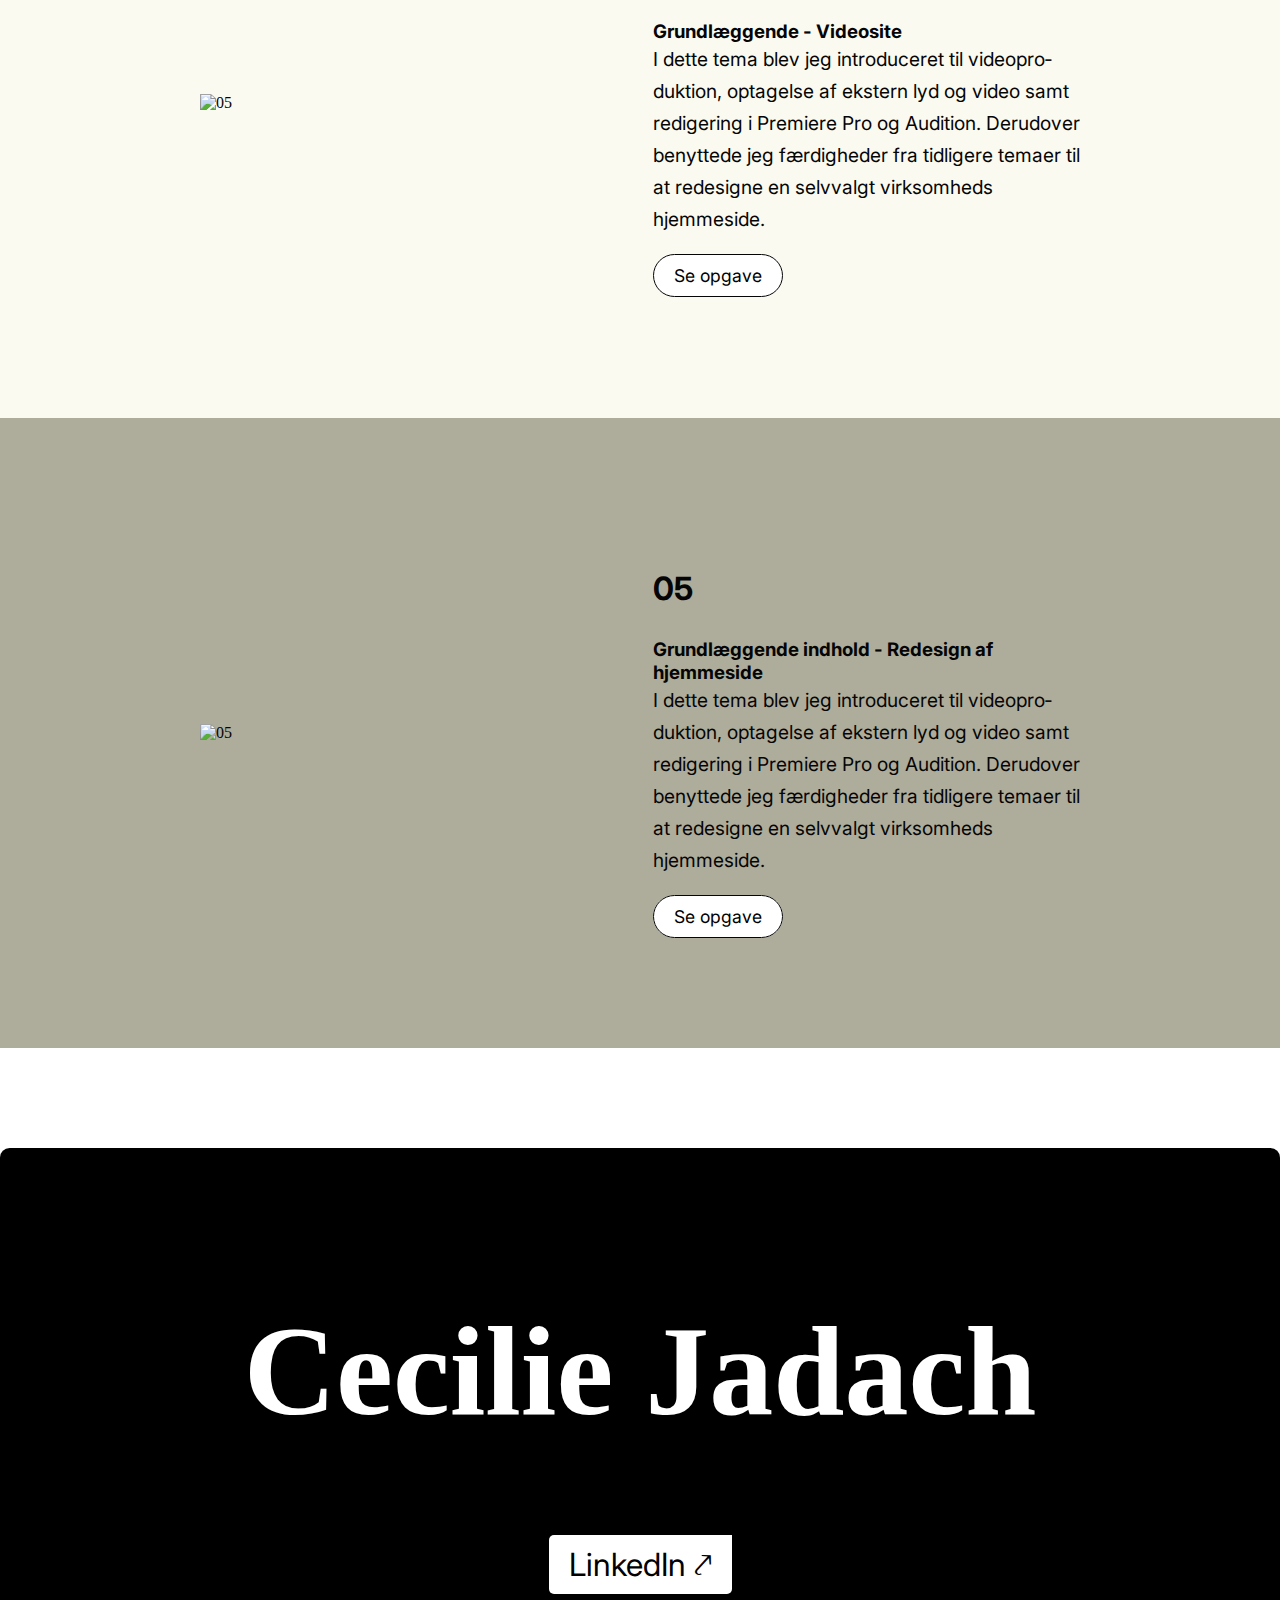
==== commit b2139b41: "rettet efter lighthouse test - nyt hero img + lazy" ====
--- a/index.html
+++ b/index.html
@@ -31,32 +31,12 @@
     </nav>
     <a id="top"></a>
     <main>
-        <!-- <section>
-            <div class="hero-wrapper">
-                <div class="hero-figur-container">
-                    <img src="img/hero_close_up.webp" alt="hero billede">
-                </div>
-                <div class="marquee">
-                    <h1>Cecilie Jadach</h1>
-                    <h1>Cecilie Jadach</h1>
-                </div>
-            </div>
-        </section>
-        <div class="headline_2_wrapper">
-            <h2>Portfolio</h2>
-        </div>
-        <section> -->
         <section>
             <div class="hero_wrapper" onmousemove="moveImage(event)">
                 <h1 class="hero_headline_1">Cecilie Jadach</h1>
                 <h2 class="hero_headline_2">Portfolio</h2>
-                <img src="img/close_up_cv.webp" class="billede" id="billede" alt="Billede">
+                <img src="img/close_up_hero.webp" class="billede" id="billede" alt="Billede" loading="lazy">
             </div>
-            <!-- <div class="hero_wrapper">
-                <div class="hero_headline">
-                    <h1>Cecilie Jadach</h1>
-                    <h2>Portfolio</h2>
-                </div> -->
             </div>
         </section>
         <div class="about-wrapper">
@@ -144,8 +124,7 @@
                     <h1>Cecilie Jadach</h1>
                 </div>
                 <div class="footer-content">
-                    <a href="#">Instagram &#10532;</a>
-                    <a href="#">LinkedIn &#10532;</a>
+                    <a href="https://www.linkedin.com/in/cecilie-jadach-petersen-0671b7276/">LinkedIn &#10532;</a>
                 </div>
             </div>
         </section>
--- a/generel.css
+++ b/generel.css
@@ -179,84 +179,10 @@
 
 /*-----------FORSIDE-----------*/
 
-/* Stil af hero section  */
-/* body {
-  background-image: url(img/baggrund.svg);
-  background-size: cover;
-  background-repeat: no-repeat;
-} */
-
-/* Container til min tekst animation */
-/* .hero-wrapper .marquee,
-.marquee-wrapper .marquee-2 {
-  display: flex;
-  justify-content: flex-start;
-  overflow: hidden;
-  margin-top: 150px;
-  max-width: 350px;
-} */
-
-/* Stil for h1 og animation */
-/* .marquee h1 {
-  text-transform: uppercase;
-  font-size: 6rem;
-  font-family: house;
-  white-space: nowrap;
-  padding: 0 3rem;
-  letter-spacing: 4px;
-  animation-name: move;
-  animation-duration: 12s;
-  animation-iteration-count: infinite;
-  animation-timing-function: linear;
-} */
-
-/* Keyframe for min tekst animation */
-/* @keyframes move {
-  0% {
-    transform: translateX(0);
-  }
-
-  100% {
-    transform: translateX(-100%);
-  }
-} */
-
-/* .hero-figur-container {
-  z-index: 1;
-  width: 40vw;
-  height: 31.6vw;
-  align-items: flex-end;
-  margin-left: 175px;
-  margin-right: auto;
-  display: flex;
-  position: absolute;
-  top: auto;
-  bottom: 0%;
-  left: 0%;
-  right: 20%;
-} */
-
-/* .headline_2_wrapper {
-  z-index: 10;
-  position: absolute;
-  right: 4%;
-  bottom: 57%;
-}
-
-.headline_2_wrapper h2 {
-  font-family: house;
-} */
-
-/* .hero_wrapper {
-  margin-top: 100px;
+.hero_wrapper {
+  position: relative;
+  width: 100%;
   height: 50vh;
-  padding-top: 180px;
-} */
-
-.hero_headline_2 {
-  font-family: house;
-  font-size: 3rem;
-  text-align: center;
 }
 
 .hero_headline_1 {
@@ -265,17 +191,17 @@
   text-align: center;
   padding-top: 200px;
 }
-.hero_wrapper {
-  position: relative;
-  width: 100%;
-  height: 50vh;
+
+.hero_headline_2 {
+  font-family: house;
+  font-size: 3rem;
+  text-align: center;
 }
 
 .billede {
   display: none;
   position: absolute;
   width: 200px;
-  height: auto;
   pointer-events: none; /* For at undgå forstyrrelser med musen */
 }
 
@@ -327,6 +253,10 @@
   font-family: "Inter", sans-serif;
 }
 
+.project-wrapper {
+  margin-bottom: 100px;
+}
+
 .project_2,
 .project_3,
 .project_4,
@@ -350,7 +280,8 @@
 }
 
 .project_6 {
-  background-color: #959366;
+  background-color: #aeac9a;
+  margin-bottom: 100px;
 }
 
 .project_2 h2,
@@ -409,11 +340,9 @@
 
 .footer-headline {
   font-family: house;
-  background: white;
-  max-width: fit-content;
+  color: white;
   margin: 0 auto;
-  padding: 10px 20px;
-  border-radius: 10px;
+  font-size: 2rem;
 }
 
 .footer-content {
@@ -426,28 +355,12 @@
   background: white;
   border-radius: 5px 0px 5px 5px;
   color: black;
-  margin-left: 20px;
 }
 
 .footer-content a:hover {
   background: #f9f871;
   transition: 0.4ms;
   text-decoration: underline;
-}
-
-/* Stil for h1 og animation */
-.marquee-2 h1 {
-  font-size: 5rem;
-  /* background: white; */
-  background: #f9f871;
-  font-family: house;
-  white-space: nowrap;
-  padding: 10px 6rem;
-  letter-spacing: 4px;
-  animation-name: move;
-  animation-duration: 11s;
-  animation-iteration-count: infinite;
-  animation-timing-function: linear;
 }
 
 /*-----------PORTFOLIO-----------*/
@@ -469,7 +382,6 @@
 }
 
 section .cards .text_card {
-  margin: 20px;
   padding: 10px;
 }
 
@@ -522,7 +434,7 @@
 }
 
 .introduktion-wrapper-5 {
-  background: #959366;
+  background: #aeac9a;
 }
 
 .introduktion-wrapper-2 h1,
@@ -625,11 +537,6 @@
 }
 
 /*-----------CV-----------*/
-/* .cv {
-  padding-top: 10px;
-  padding-bottom: 10px;
-} */
-
 .column_2_1 {
   margin: 100px 15px 50px 15px;
   display: grid;
@@ -657,6 +564,11 @@
   margin-bottom: 40px;
 }
 
+.about p {
+  line-height: 1.5rem;
+  hyphens: auto;
+}
+
 hr {
   margin-top: 5px;
 }
--- a/layout.css
+++ b/layout.css
@@ -1,35 +1,9 @@
 @media (min-width: 800px) {
   /* --------FORSIDE-------- */
-  /* .marquee h1 {
-    font-size: 15rem;
-  } */
-
-  /* Container til min tekst animation */
-  /* .hero-wrapper .marquee,
-  .marquee-wrapper .marquee-2 {
-    max-width: 1000px;
-    height: 40vh;
-    padding-top: 100px;
-  } */
 
   header .container {
     padding: 20px 30px;
   }
-  /* 
-  .hero-figur-container {
-    width: 28vw;
-    height: 28.1vw;
-    right: 25%;
-  } */
-
-  /* .headline_2_wrapper {
-    right: 4%;
-    bottom: 35%;
-  }
-
-  .headline_2_wrapper h2 {
-    font-size: 5rem;
-  } */
 
   .hero_headline_1 {
     font-size: 10rem;
@@ -237,4 +211,9 @@
   .grid:hover {
     transform: scale(1.02);
   }
+
+  /* --------FOOTER-------- */
+  .footer-headline {
+    font-size: 4rem;
+  }
 }
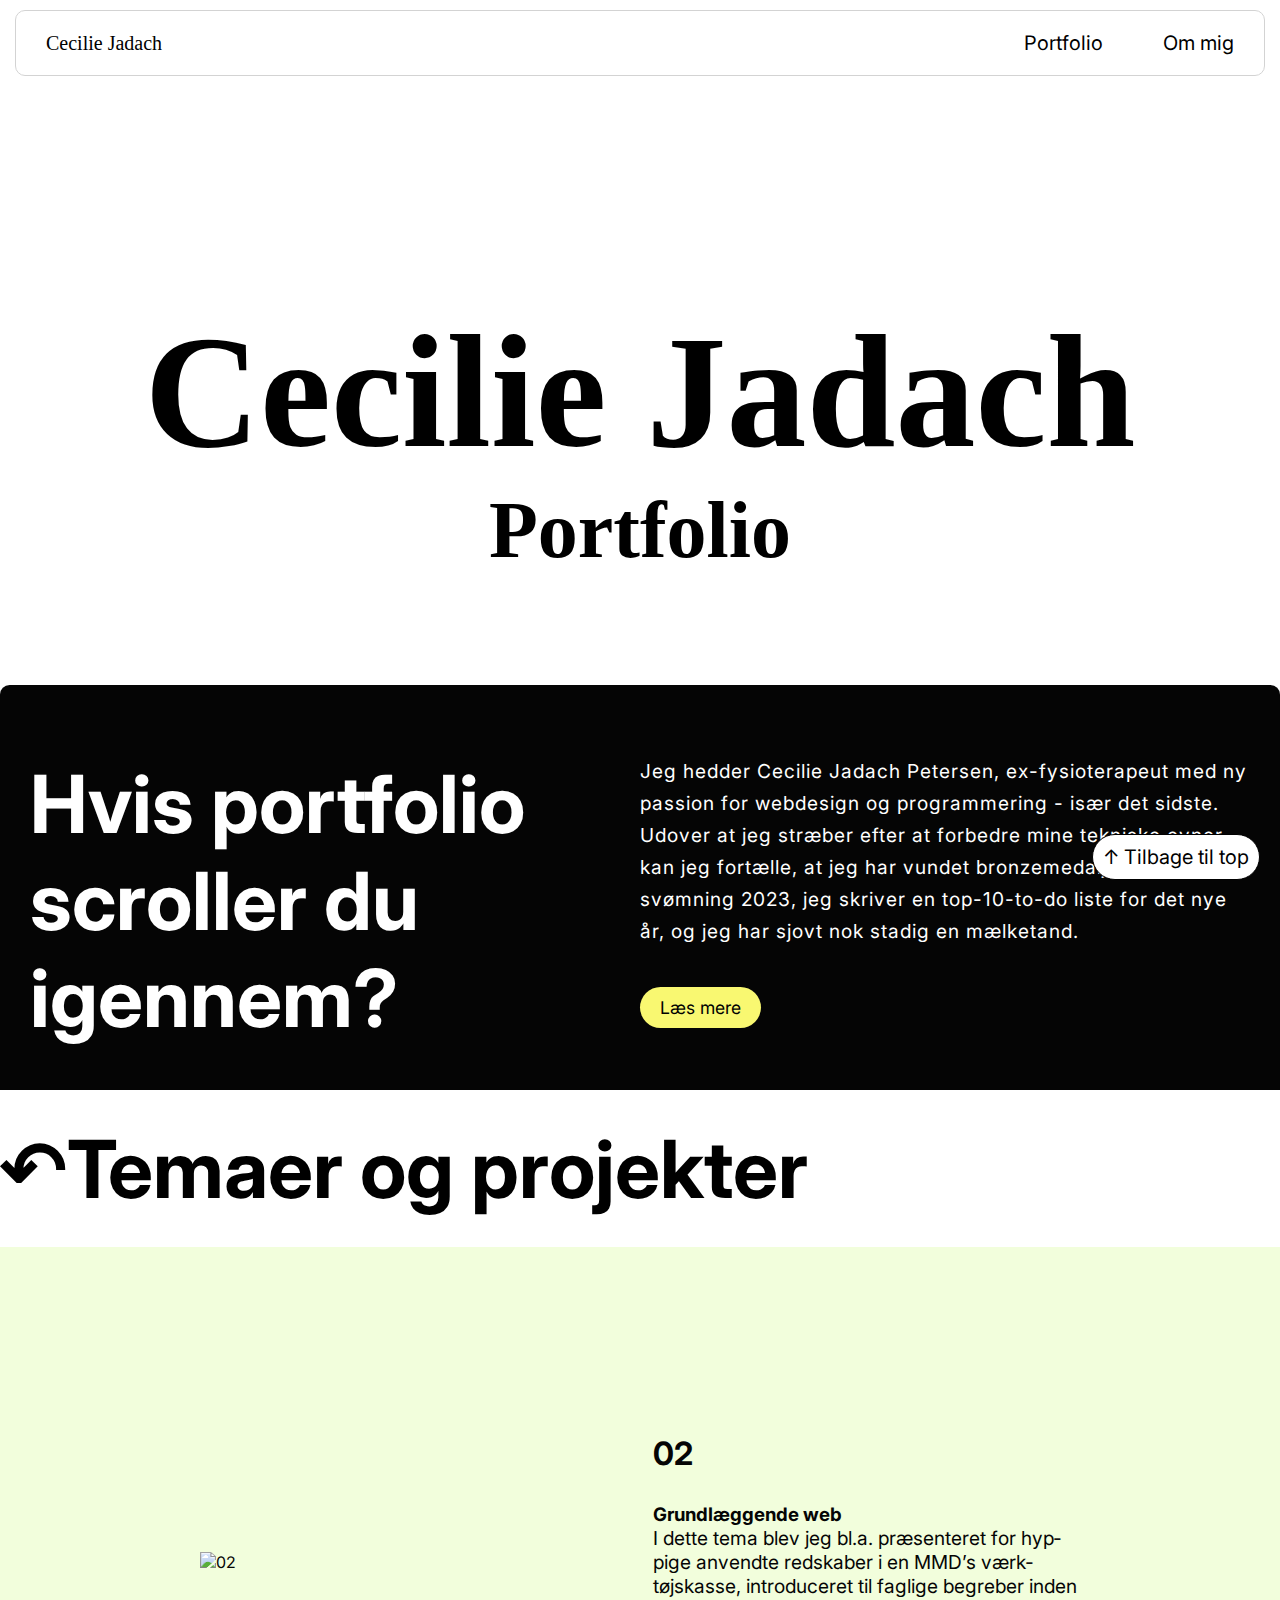
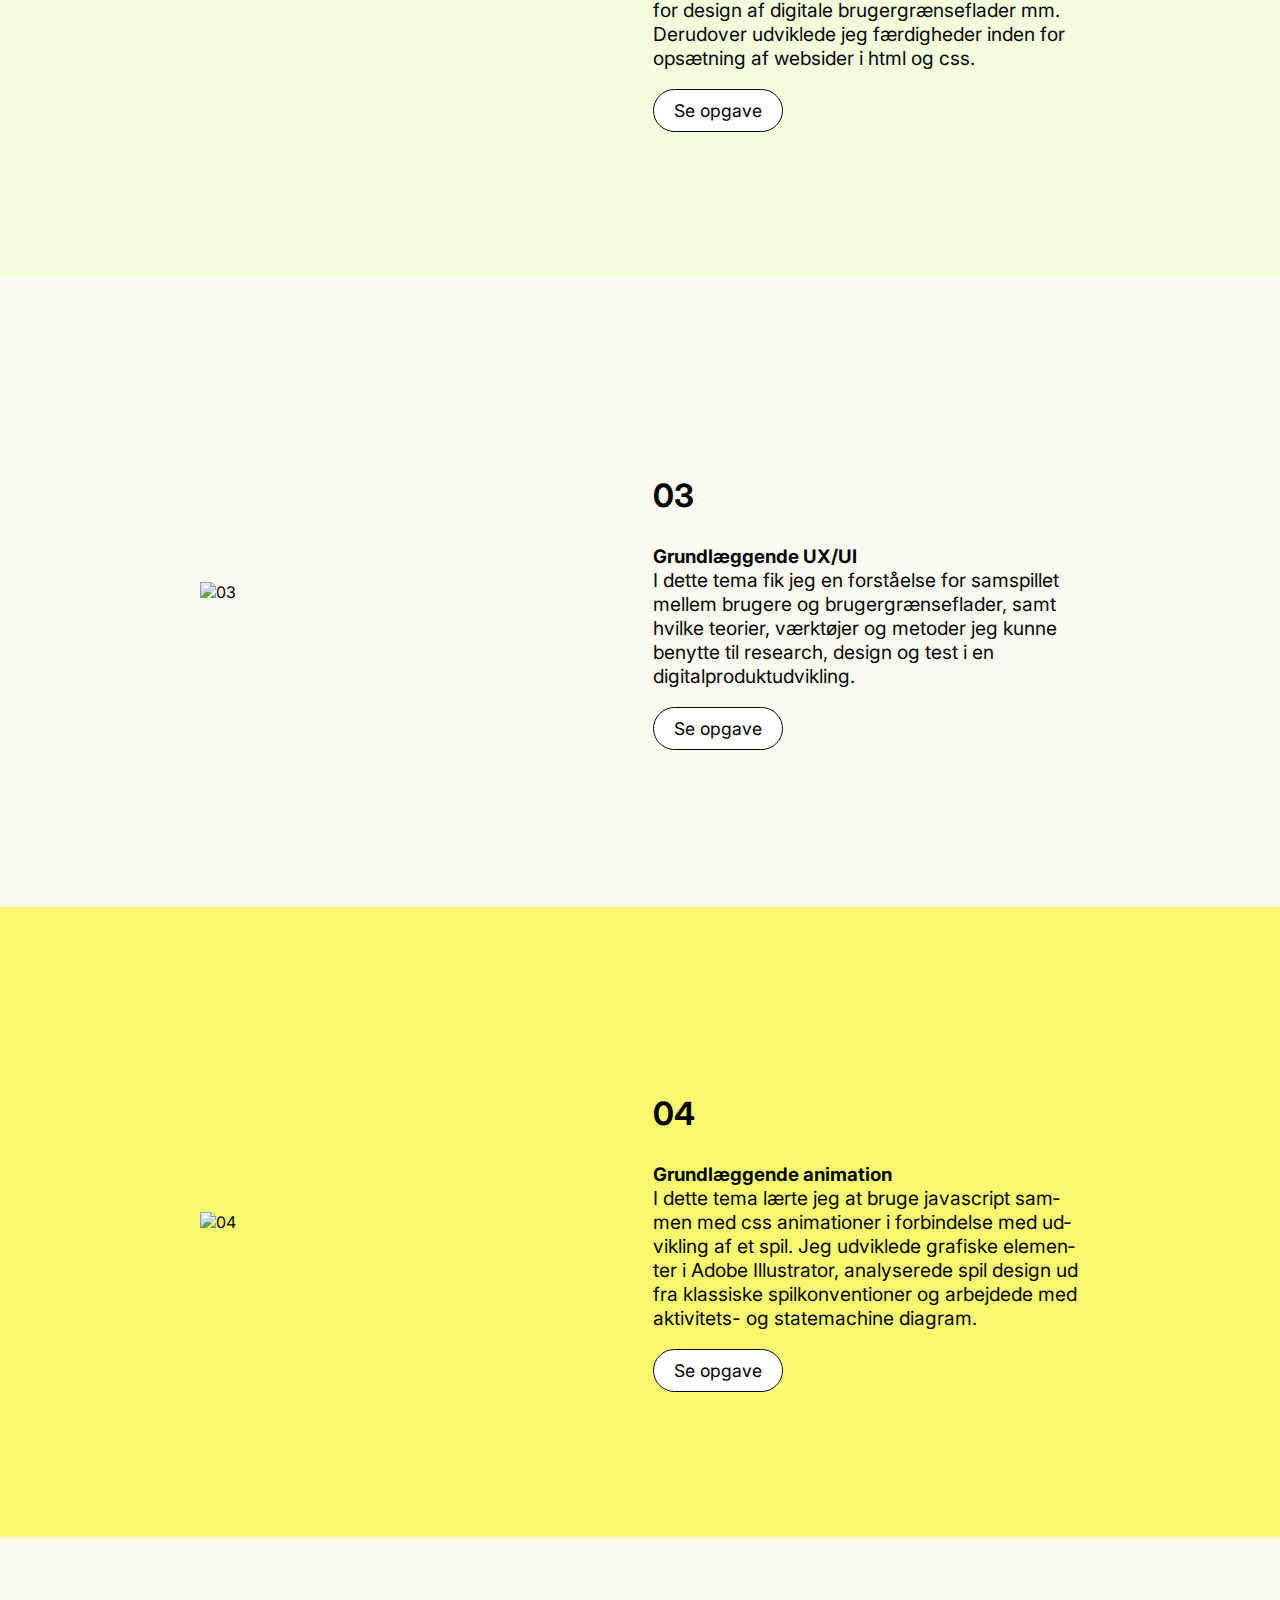
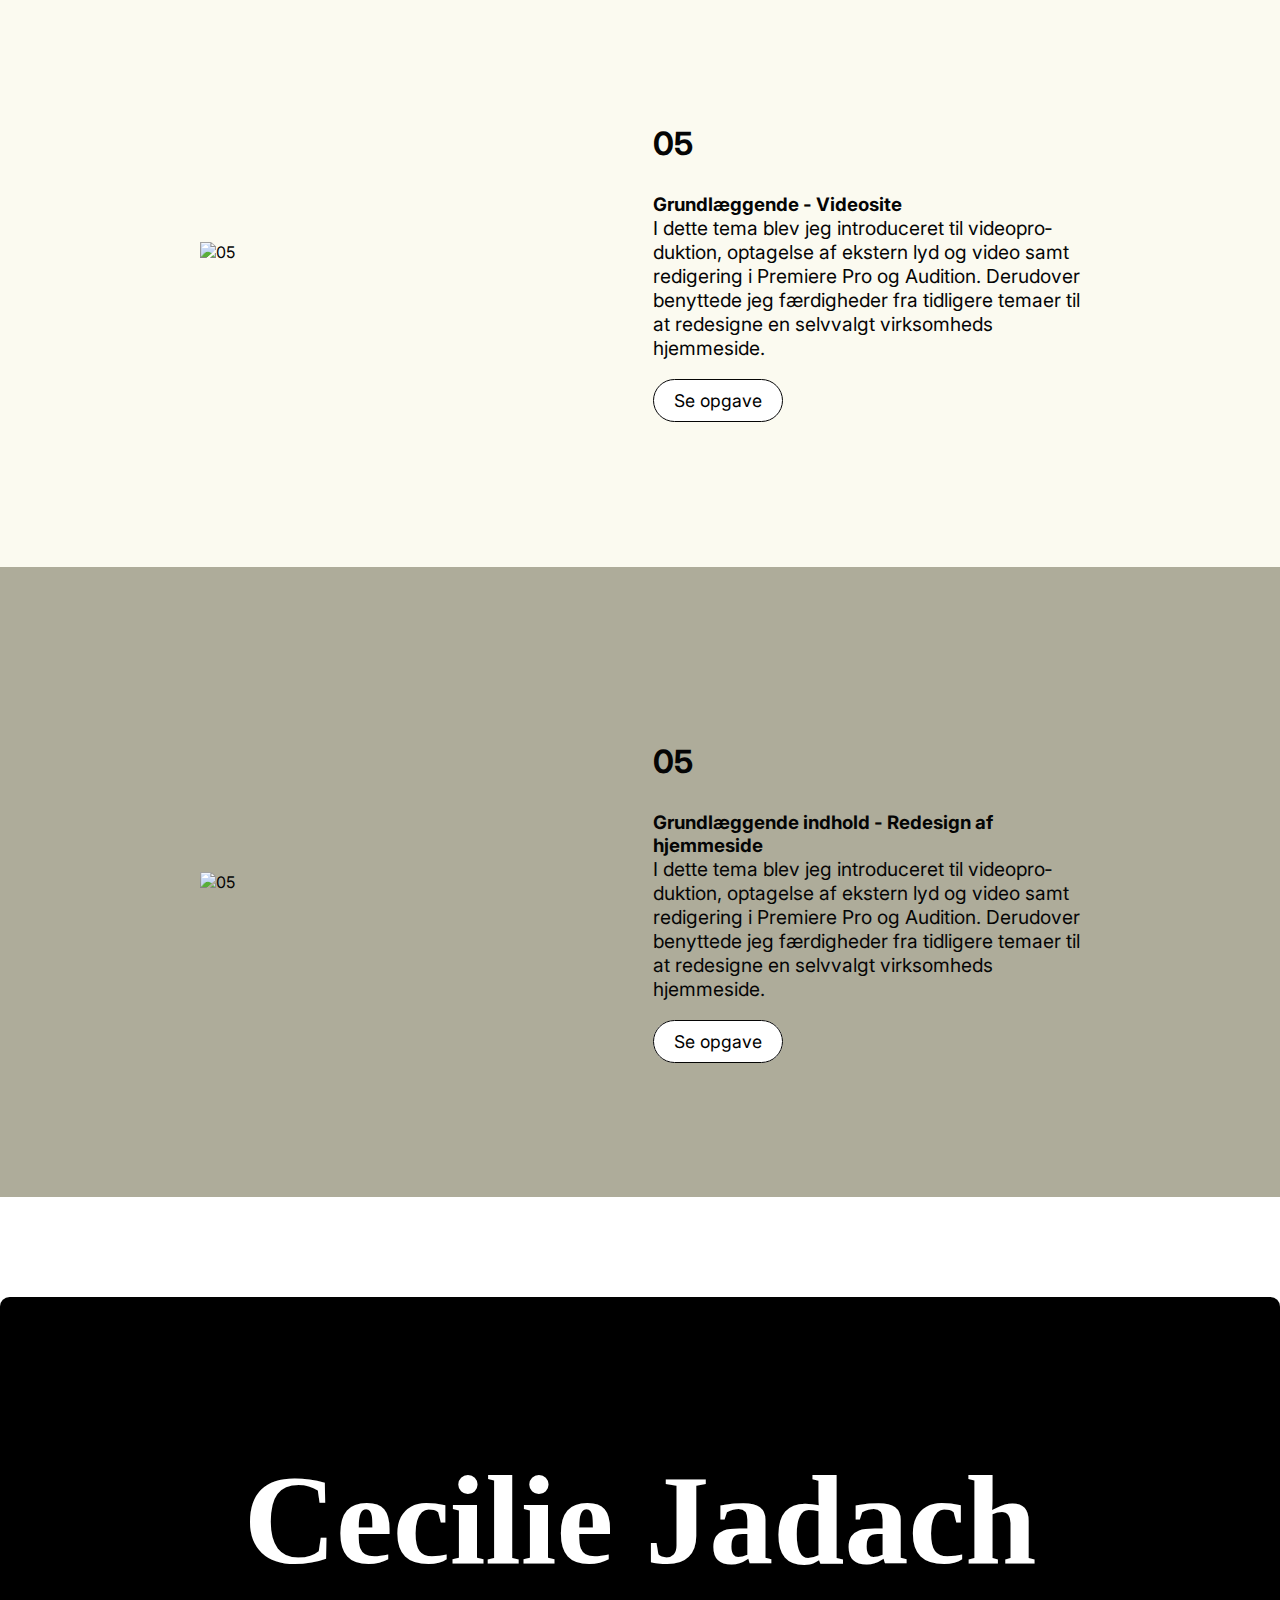
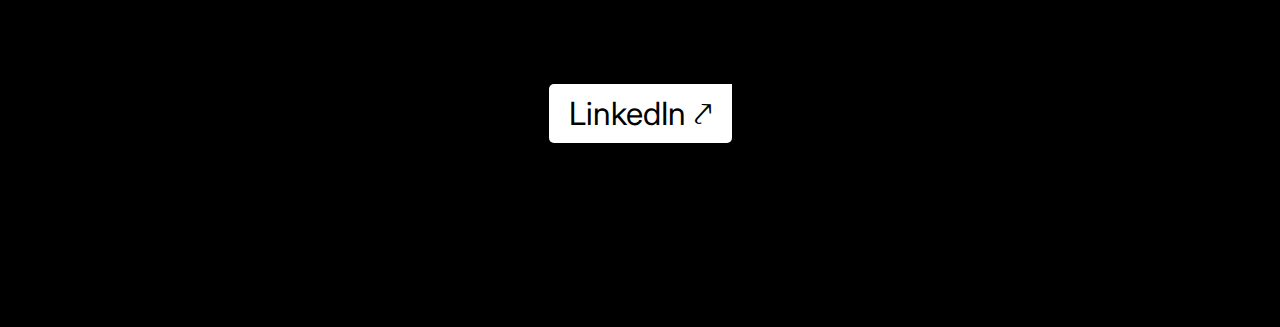
==== commit c8721660: "tilføjet css scroll animation" ====
--- a/index.html
+++ b/index.html
@@ -32,33 +32,35 @@
     <a id="top"></a>
     <main>
         <section>
-            <div class="hero_wrapper" onmousemove="moveImage(event)">
+            <div class="hero_wrapper " onmousemove="moveImage(event)">
                 <h1 class="hero_headline_1">Cecilie Jadach</h1>
                 <h2 class="hero_headline_2">Portfolio</h2>
                 <img src="img/close_up_hero.webp" class="billede" id="billede" alt="Billede" loading="lazy">
             </div>
             </div>
         </section>
-        <div class="about-wrapper">
-            <div class="about-headline">
-                <h1>Hvis portfolio scroller du igennem?</h1>
+        <section>
+            <div class="about-wrapper scroll">
+                <div class="about-headline">
+                    <h1>Hvis portfolio scroller du igennem?</h1>
+                </div>
+                <div class="about-content">
+                    <p>
+                        Jeg hedder Cecilie Jadach Petersen, ex-fysioterapeut med ny
+                        passion for webdesign og programmering - især det sidste. Udover at jeg stræber efter at
+                        forbedre mine tekniske evner,
+                        kan jeg fortælle, at jeg har vundet bronzemedalje i VM i vintersvømning 2023, jeg skriver en
+                        top-10-to-do liste for det nye år, og jeg har sjovt nok stadig en mælketand.</p>
+                    <a class="about-btn" href="om_mig.html">Læs mere</a>
+                </div>
             </div>
-            <div class="about-content">
-                <p>
-                    Jeg hedder Cecilie Jadach Petersen, ex-fysioterapeut med ny
-                    passion for webdesign og programmering - især det sidste. Udover at jeg stræber efter at
-                    forbedre mine tekniske evner,
-                    kan jeg fortælle, at jeg har vundet bronzemedalje i VM i vintersvømning 2023, jeg skriver en
-                    top-10-to-do liste for det nye år, og jeg har sjovt nok stadig en mælketand.</p>
-                <a class="about-btn" href="om_mig.html">Læs mere</a>
-            </div>
-        </div>
+        </section>
         </section>
         <section>
-            <div class="project-headline">
+            <div class="project-headline scroll">
                 <h1>&#8630;Temaer og projekter</h1>
             </div>
-            <div class="project_2">
+            <div class="project_2 scroll">
                 <img src="img/web_desktop.webp" alt="02">
                 <div class="project_content">
                     <h2>02</h2>
@@ -68,9 +70,8 @@
                         udviklede jeg færdigheder inden for opsætning af websider i html og css.</p>
                     <a href="grundlaeggende_web.html">Se opgave</a>
                 </div>
-
             </div>
-            <div class="project_3">
+            <div class="project_3 scroll">
                 <img src="img/UX_UI.webp" alt="03">
                 <div class="project_content">
                     <h2>03</h2>
@@ -81,7 +82,7 @@
                     <a href="grundlaeggende_ux.html">Se opgave</a>
                 </div>
             </div>
-            <div class="project_4">
+            <div class="project_4 scroll">
                 <img src="img/animation_desktop.webp" alt="04">
                 <div class="project_content">
                     <h2>04</h2>
@@ -92,7 +93,7 @@
                     <a href="grundlaeggende_animation.html">Se opgave</a>
                 </div>
             </div>
-            <div class="project_5">
+            <div class="project_5 scroll">
                 <img src="img/videosite.webp" alt="05">
                 <div class="project_content">
                     <h2>05</h2>
@@ -103,7 +104,7 @@
                     <a href="videosite.html">Se opgave</a>
                 </div>
             </div>
-            <div class="project_6">
+            <div class="project_6 scroll">
                 <img src="img/redesign.webp" alt="05">
                 <div class="project_content">
                     <h2>05</h2>
--- a/generel.css
+++ b/generel.css
@@ -17,14 +17,23 @@
   src: url("font/houseofmontaguedemo-webfont.woff2");
 }
 
-h2,
-h3,
-p,
-a,
-.con_3 h1,
-h4,
-li {
+body {
   font-family: "Inter", sans-serif;
+}
+
+.scroll {
+  animation: fade linear both;
+  animation-timeline: view();
+  animation-range: entry 50% cover 50%;
+}
+
+@keyframes fade {
+  from {
+    opacity: 0;
+  }
+  to {
+    opacity: 1;
+  }
 }
 
 /*-----------NAVIGATION-----------*/
@@ -301,7 +310,7 @@
 .project_6 p {
   font-size: 1.2rem;
   margin-bottom: 30px;
-  line-height: 2rem;
+  /* line-height: 2rem; */
   hyphens: auto;
 }
 
@@ -388,19 +397,9 @@
 @media (max-width: 900px) {
   section .cards {
     flex-direction: column;
+    flex-flow: wrap;
+    justify-content: center;
   }
-}
-
-.reveal {
-  position: relative;
-  transform: translateY(100px);
-  opacity: 0;
-  transition: all 2s ease;
-}
-
-.reveal.active {
-  transform: translateY(0px);
-  opacity: 1;
 }
 
 .introduktion-wrapper-2,
@@ -564,7 +563,8 @@
   margin-bottom: 40px;
 }
 
-.about p {
+.about p,
+li {
   line-height: 1.5rem;
   hyphens: auto;
 }
@@ -576,10 +576,6 @@
 .line {
   border: 1px solid black;
   margin-bottom: 15px;
-}
-
-li {
-  line-height: 1.5rem;
 }
 
 .edu_con {
--- a/layout.css
+++ b/layout.css
@@ -5,8 +5,13 @@
     padding: 20px 30px;
   }
 
+  .hero_wrapper {
+    height: 65vh;
+  }
+
   .hero_headline_1 {
     font-size: 10rem;
+    padding-top: 300px;
   }
 
   .hero_headline_2 {
@@ -16,9 +21,8 @@
   .about-wrapper {
     display: grid;
     grid-template-columns: 1fr 1fr;
-    padding-top: 40px;
-    padding-left: 30px;
-    padding-right: 30px;
+    padding: 40px 30px 0 30px;
+    height: 45vh;
   }
 
   .about-wrapper a {
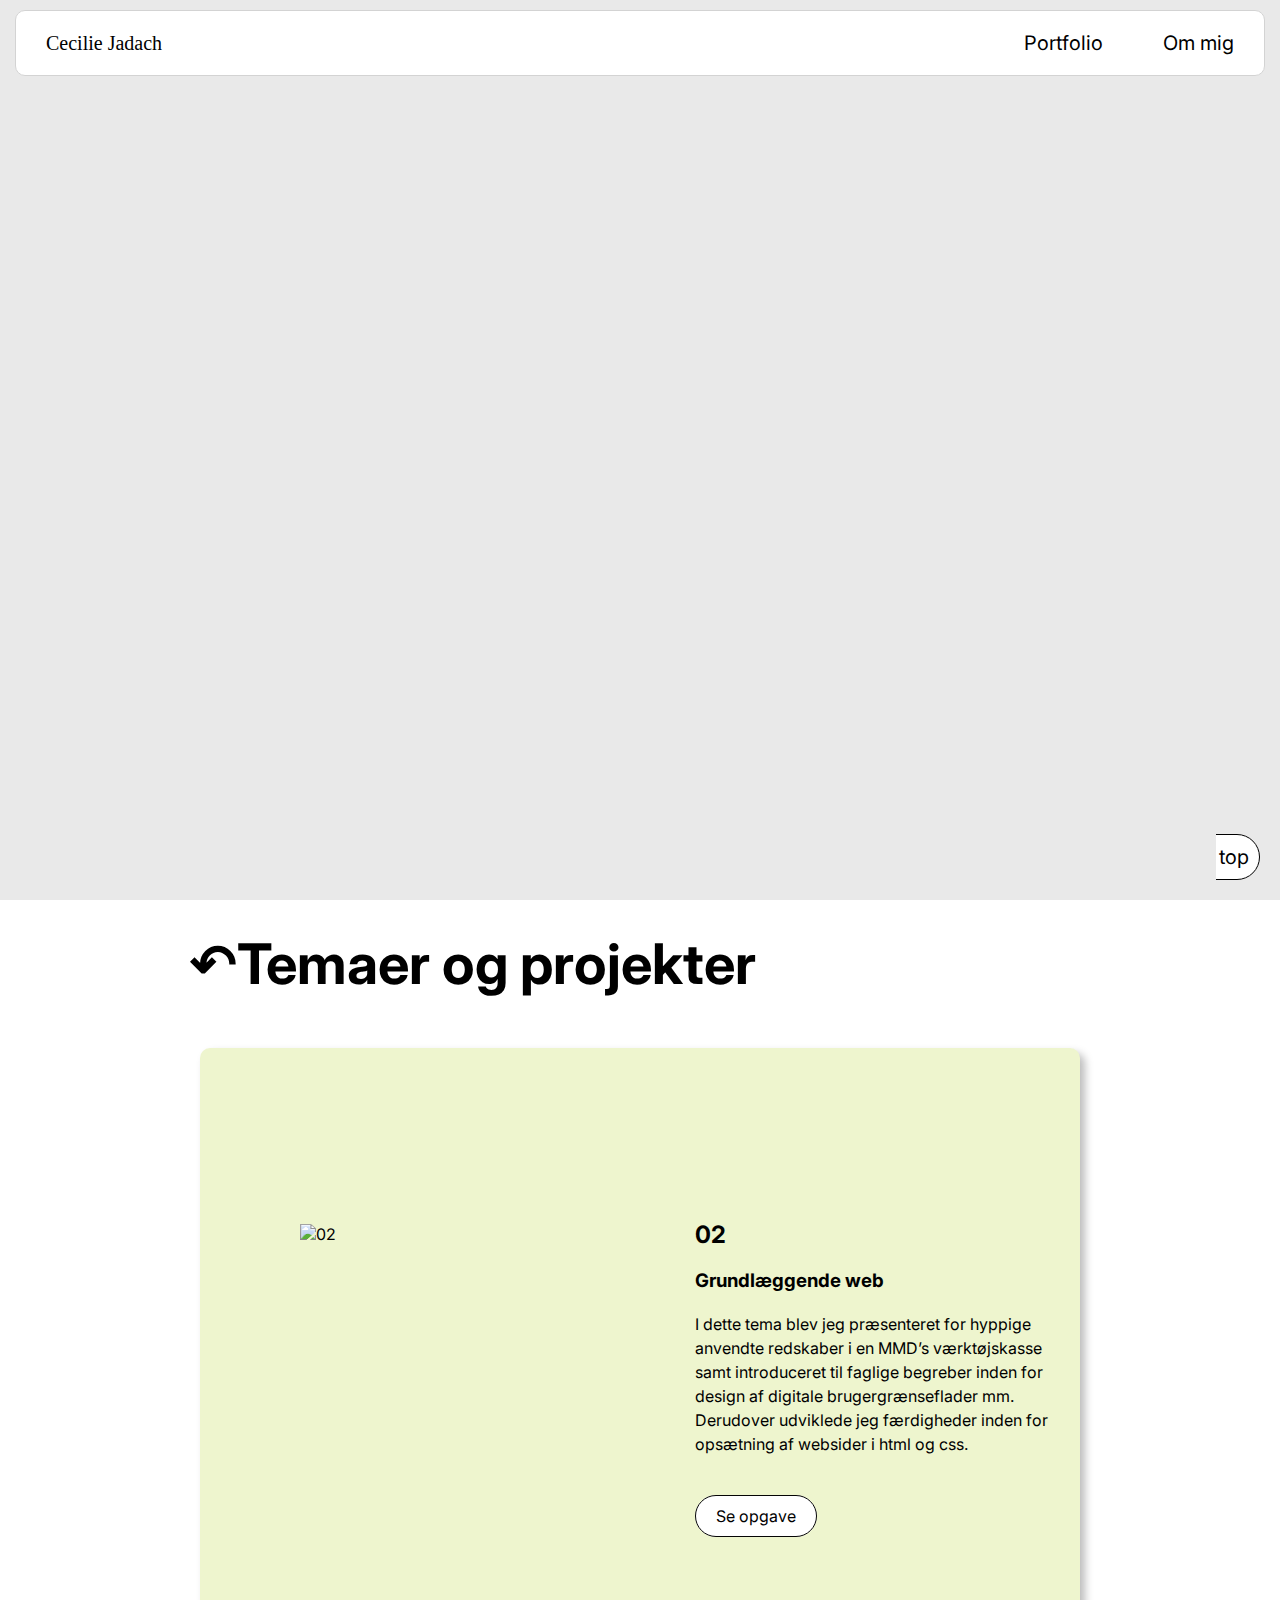
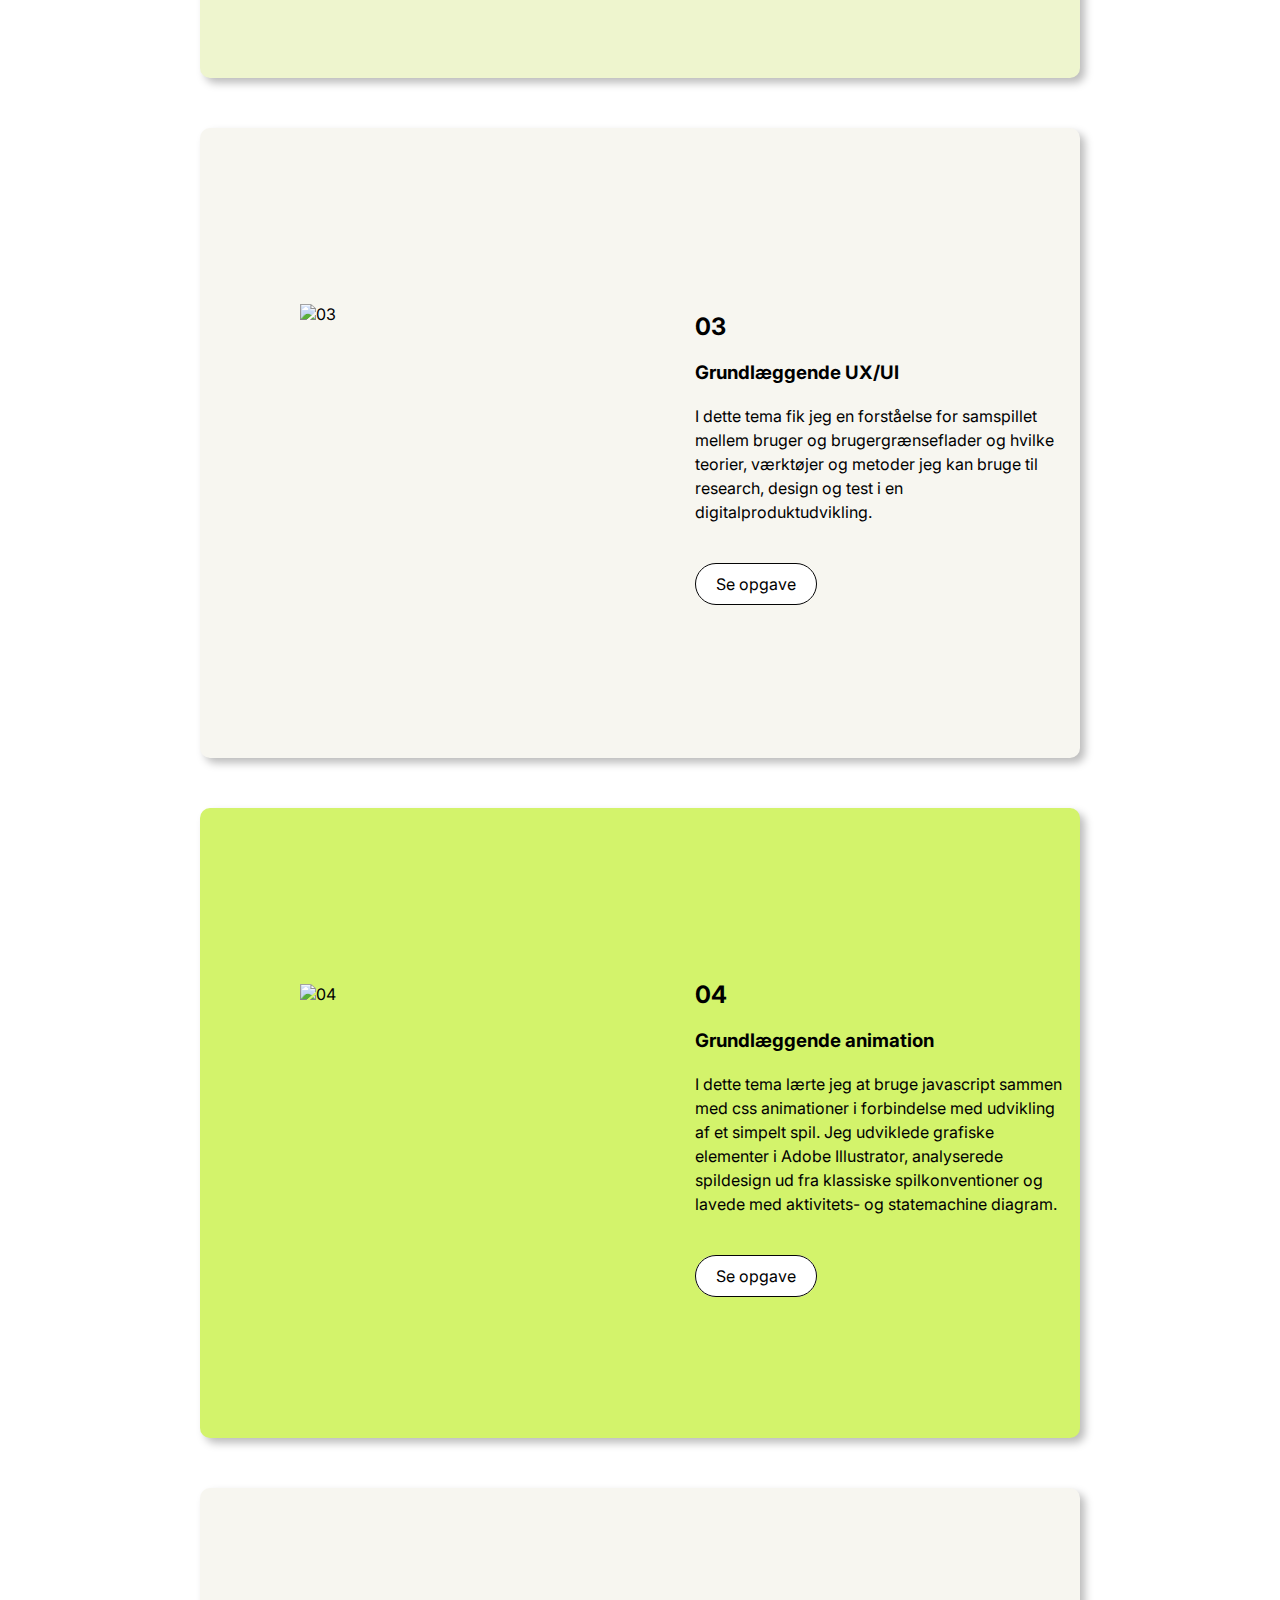
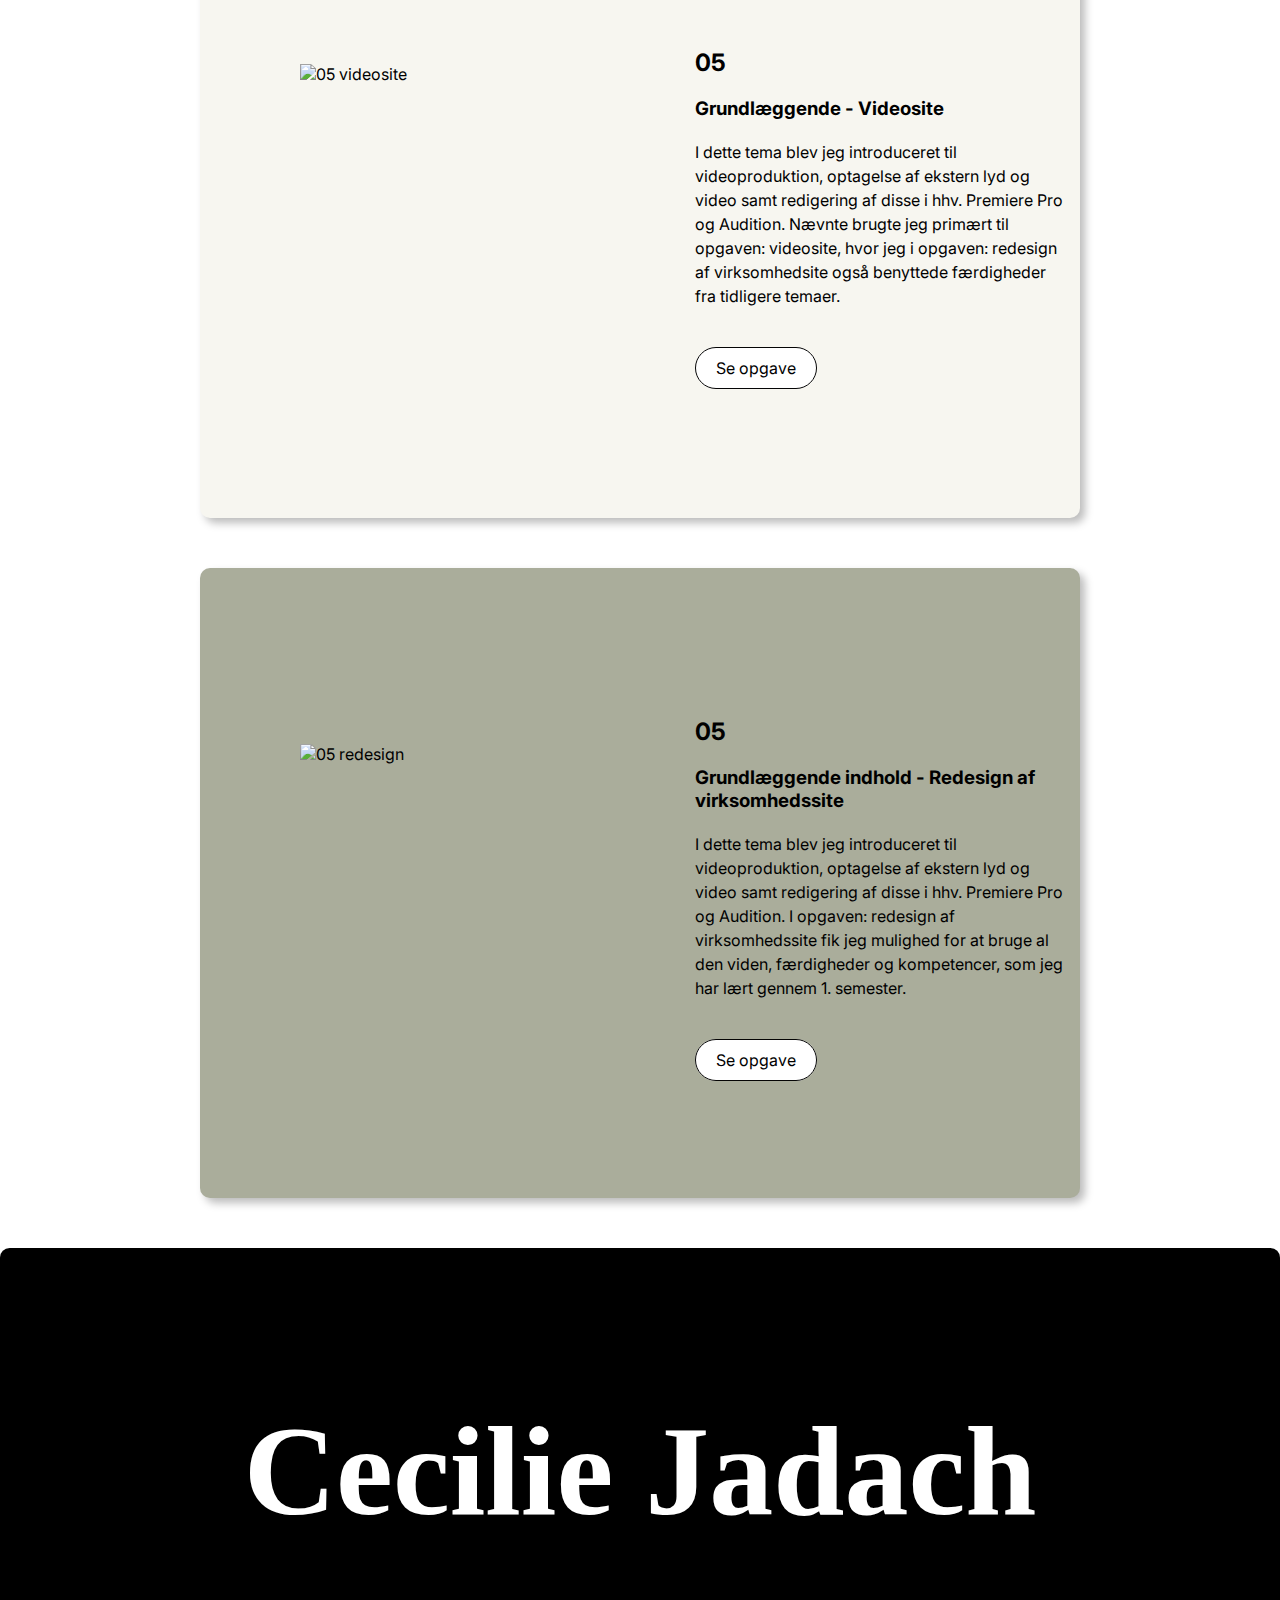
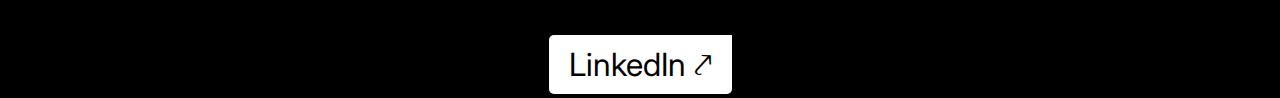
==== commit f3d3fe19: "rettet indhold på siderne" ====
--- a/index.html
+++ b/index.html
@@ -4,12 +4,17 @@
 <head>
     <meta charset="UTF-8">
     <meta name="viewport" content="width=device-width, initial-scale=1.0">
+    <meta name="robots" content="noindex">
+    <meta name="description" content="Udforsk Cecilie Jadachs portefølje som multimediedesignerstuderende.">
     <title>Forside</title>
     <link rel="stylesheet" href="generel.css">
     <link rel="stylesheet" href="layout.css">
     <link rel="preconnect" href="https://fonts.googleapis.com">
     <link rel="preconnect" href="https://fonts.gstatic.com" crossorigin>
     <link href="https://fonts.googleapis.com/css2?family=Inter:wght@300;400;700&display=swap" rel="stylesheet">
+    <link rel="apple-touch-icon" sizes="180x180" href="/favicon_io/apple-touch-icon.png">
+    <link rel="icon" type="image/png" sizes="32x32" href="/favicon_io/favicon-32x32.png">
+    <link rel="icon" type="image/png" sizes="16x16" href="/favicon_io/favicon-16x16.png">
 </head>
 
 <body>
@@ -32,86 +37,95 @@
     <a id="top"></a>
     <main>
         <section>
-            <div class="hero_wrapper " onmousemove="moveImage(event)">
-                <h1 class="hero_headline_1">Cecilie Jadach</h1>
-                <h2 class="hero_headline_2">Portfolio</h2>
-                <img src="img/close_up_hero.webp" class="billede" id="billede" alt="Billede" loading="lazy">
-            </div>
+            <div class="hero_wrapper">
+                <div class="hero-text">
+                    <h1>Cecilie Jadach</h1>
+                    <h3>Portfolio</h3>
+                    <p>Ex-fysioterapeut med
+                        passion for webdesign og programmering. Udover at jeg stræber efter at
+                        forbedre mine tekniske evner,
+                        kan jeg fortælle, at jeg har vundet bronzemedalje i VM i vintersvømning 2023, jeg skriver altid
+                        en
+                        top-10-to-do liste for det nye år, og jeg gør aldrig noget halvhjertet.</p>
+                    <div class="btn-box">
+                        <a href="om_mig.html">Læs mere</a>
+                        <a href="index.html#portfolio">Scroll &darr; for portfolio</a>
+                    </div>
+                </div>
+
+                <img src="img/hero_close_up.webp" class="billede" alt="close up portræt" loading="lazy" width="300"
+                    height="400">
+
+
+                <span class="billede-hover"></span>
             </div>
         </section>
-        <section>
-            <div class="about-wrapper scroll">
-                <div class="about-headline">
-                    <h1>Hvis portfolio scroller du igennem?</h1>
-                </div>
-                <div class="about-content">
-                    <p>
-                        Jeg hedder Cecilie Jadach Petersen, ex-fysioterapeut med ny
-                        passion for webdesign og programmering - især det sidste. Udover at jeg stræber efter at
-                        forbedre mine tekniske evner,
-                        kan jeg fortælle, at jeg har vundet bronzemedalje i VM i vintersvømning 2023, jeg skriver en
-                        top-10-to-do liste for det nye år, og jeg har sjovt nok stadig en mælketand.</p>
-                    <a class="about-btn" href="om_mig.html">Læs mere</a>
-                </div>
-            </div>
-        </section>
-        </section>
-        <section>
-            <div class="project-headline scroll">
+        <section class="index_portfolio_section">
+            <div class="project-headline" id="portfolio">
                 <h1>&#8630;Temaer og projekter</h1>
             </div>
-            <div class="project_2 scroll">
-                <img src="img/web_desktop.webp" alt="02">
+            <div class="project_2">
+                <img src="img/web_desktop.webp" alt="02" width="483" height="362">
                 <div class="project_content">
                     <h2>02</h2>
                     <h3>Grundlæggende web</h3>
-                    <p>I dette tema blev jeg bl.a. præsenteret for hyppige anvendte redskaber i en MMD’s værktøjskasse,
-                        introduceret til faglige begreber inden for design af digitale brugergrænseflader mm. Derudover
+                    <p>I dette tema blev jeg præsenteret for hyppige anvendte redskaber i en MMD’s
+                        værktøjskasse samt
+                        introduceret til faglige begreber inden for design af digitale brugergrænseflader mm.
+                        Derudover
                         udviklede jeg færdigheder inden for opsætning af websider i html og css.</p>
                     <a href="grundlaeggende_web.html">Se opgave</a>
                 </div>
             </div>
-            <div class="project_3 scroll">
-                <img src="img/UX_UI.webp" alt="03">
+            <div class="project_3">
+                <img src="img/UX_UI.webp" alt="03" width="483" height="362">
                 <div class="project_content">
                     <h2>03</h2>
                     <h3>Grundlæggende UX/UI</h3>
-                    <p>I dette tema fik jeg en forståelse for samspillet mellem brugere og brugergrænseflader, samt
-                        hvilke teorier, værktøjer og metoder jeg kunne benytte til research, design og test i en
+                    <p>I dette tema fik jeg en forståelse for samspillet mellem bruger og brugergrænseflader og
+                        hvilke teorier, værktøjer og metoder jeg kan bruge til research, design og test i en
                         digitalproduktudvikling.</p>
                     <a href="grundlaeggende_ux.html">Se opgave</a>
                 </div>
             </div>
-            <div class="project_4 scroll">
-                <img src="img/animation_desktop.webp" alt="04">
+            <div class="project_4">
+                <img src="img/animation_desktop.webp" alt="04" width="483" height="362">
                 <div class="project_content">
                     <h2>04</h2>
                     <h3>Grundlæggende animation</h3>
-                    <p>I dette tema lærte jeg at bruge javascript sammen med css animationer i forbindelse med udvikling
-                        af et spil. Jeg udviklede grafiske elementer i Adobe Illustrator, analyserede spil design ud fra
-                        klassiske spilkonventioner og arbejdede med aktivitets- og statemachine diagram.</p>
+                    <p>I dette tema lærte jeg at bruge javascript sammen med css animationer i forbindelse med
+                        udvikling af et simpelt spil.
+                        Jeg udviklede grafiske elementer i Adobe Illustrator, analyserede spildesign ud
+                        fra
+                        klassiske spilkonventioner og lavede med aktivitets- og statemachine diagram.</p>
                     <a href="grundlaeggende_animation.html">Se opgave</a>
                 </div>
             </div>
-            <div class="project_5 scroll">
-                <img src="img/videosite.webp" alt="05">
+            <div class="project_5">
+                <img src="img/videosite.webp" alt="05 videosite" width="483" height="362">
                 <div class="project_content">
                     <h2>05</h2>
                     <h3>Grundlæggende - Videosite</h3>
-                    <p>I dette tema blev jeg introduceret til videoproduktion, optagelse af ekstern lyd og video samt
-                        redigering i Premiere Pro og Audition. Derudover benyttede jeg færdigheder fra tidligere temaer
-                        til at redesigne en selvvalgt virksomheds hjemmeside.</p>
+                    <p>I dette tema blev jeg introduceret til videoproduktion, optagelse af ekstern lyd og video
+                        samt
+                        redigering af disse i hhv. Premiere Pro og Audition. Nævnte brugte jeg primært til opgaven:
+                        videosite, hvor jeg i opgaven: redesign af virksomhedsite også benyttede færdigheder
+                        fra
+                        tidligere
+                        temaer.</p>
                     <a href="videosite.html">Se opgave</a>
                 </div>
             </div>
-            <div class="project_6 scroll">
-                <img src="img/redesign.webp" alt="05">
+            <div class="project_6">
+                <img src="img/redesign.webp" alt="05 redesign" width="483" height="362">
                 <div class="project_content">
                     <h2>05</h2>
-                    <h3>Grundlæggende indhold - Redesign af hjemmeside</h3>
-                    <p>I dette tema blev jeg introduceret til videoproduktion, optagelse af ekstern lyd og video samt
-                        redigering i Premiere Pro og Audition. Derudover benyttede jeg færdigheder fra tidligere temaer
-                        til at redesigne en selvvalgt virksomheds hjemmeside.</p>
+                    <h3>Grundlæggende indhold - Redesign af virksomhedssite</h3>
+                    <p>I dette tema blev jeg introduceret til videoproduktion, optagelse af ekstern lyd og video
+                        samt
+                        redigering af disse i hhv. Premiere Pro og Audition. I opgaven: redesign af virksomhedssite
+                        fik jeg mulighed for at bruge al den viden, færdigheder og kompetencer, som jeg har lært
+                        gennem 1. semester.</p>
                     <a href="grundlaeggende_indhold_redesign.html">Se opgave</a>
                 </div>
             </div>
--- a/generel.css
+++ b/generel.css
@@ -19,21 +19,6 @@
 
 body {
   font-family: "Inter", sans-serif;
-}
-
-.scroll {
-  animation: fade linear both;
-  animation-timeline: view();
-  animation-range: entry 50% cover 50%;
-}
-
-@keyframes fade {
-  from {
-    opacity: 0;
-  }
-  to {
-    opacity: 1;
-  }
 }
 
 /*-----------NAVIGATION-----------*/
@@ -189,81 +174,188 @@
 /*-----------FORSIDE-----------*/
 
 .hero_wrapper {
+  display: flex;
+  align-items: center;
+  justify-content: space-between;
+  height: 70vh;
+  padding: 0 3%;
+  background: #e9e9e9;
+}
+
+.billede {
+  position: absolute;
+  width: 250px;
+  top: 15%;
+  right: 3%;
+}
+
+.billede-hover {
+  position: absolute;
+  top: 10%;
+  right: 3%;
+  width: 250px;
+  height: 400px;
+  background: transparent;
+  transition: 2s;
+}
+
+.billede-hover:hover {
+  background: #e9e9e9;
+  opacity: 0.8;
+}
+
+.billede-hover::after {
+  content: "";
+  position: absolute;
+  top: 0;
+  right: 0;
+  background: #e9e9e9;
+  width: 100%;
+  height: 100%;
+  animation: showRight 1s ease forwards;
+  animation-delay: 1.6s;
+  z-index: 100;
+}
+
+.hero-text {
+  max-width: 300px;
+}
+
+.hero-text h1 {
   position: relative;
-  width: 100%;
-  height: 50vh;
-}
-
-.hero_headline_1 {
   font-family: house;
-  font-size: 5rem;
-  text-align: center;
-  padding-top: 200px;
-}
-
-.hero_headline_2 {
-  font-family: house;
-  font-size: 3rem;
-  text-align: center;
-}
-
-.billede {
-  display: none;
+  font-size: 2.5rem;
+  font-weight: 700;
+  margin-top: 100px;
+}
+
+.hero-text h1::before {
+  content: "";
   position: absolute;
-  width: 200px;
-  pointer-events: none; /* For at undgå forstyrrelser med musen */
-}
-
-.about-wrapper {
+  top: 0;
+  right: 0;
+  background: #e9e9e9;
+  width: 100%;
+  height: 100%;
+  animation: showRight 1s ease forwards;
+  animation-delay: 0.4s;
+}
+
+@keyframes showRight {
+  100% {
+    width: 0;
+  }
+}
+
+.hero-text h3 {
+  position: relative;
+  font-size: 1.5rem;
+}
+
+.hero-text h3::before {
+  content: "";
+  position: absolute;
+  top: 0;
+  right: 0;
+  background: #e9e9e9;
+  width: 100%;
+  height: 100%;
+  animation: showRight 1s ease forwards;
+  animation-delay: 0.7s;
+}
+
+.hero-text p {
+  position: relative;
+  margin: 20px 0 70px;
+  line-height: 1.5rem;
+}
+
+.hero-text p::before {
+  content: "";
+  position: absolute;
+  top: 0;
+  right: 0;
+  background: #e9e9e9;
+  width: 100%;
+  height: 100%;
+  animation: showRight 1s ease forwards;
+  animation-delay: 1s;
+}
+
+.hero_wrapper .btn-box {
+  position: relative;
+  display: flex;
+  justify-content: space-between;
+  width: 500px;
+  height: 50px;
+  margin-left: 35px;
+}
+
+.btn-box a {
+  position: relative;
+  display: inline-flex;
+  justify-content: center;
+  align-items: center;
+  width: 240px;
+  height: 100%;
+  font-size: 16px;
+  border: solid black 2px;
+  border-radius: 25px;
+  text-decoration: none;
+  color: black;
+  letter-spacing: 1px;
   z-index: 1;
-  min-height: 40vh;
-  color: #fff;
-  background-color: #050505;
-  border-top-left-radius: 0.6rem;
-  border-top-right-radius: 0.6rem;
-  margin-top: 100px;
-  padding: 0 15px 30px 15px;
-}
-
-.about-headline {
+  overflow: hidden;
+  transition: 0.5s;
+}
+
+.hero_wrapper .btn-box::before {
+  content: "";
+  position: absolute;
+  top: 0;
+  right: 0;
+  background: #e9e9e9;
+  width: 100%;
+  height: 100%;
+  animation: showRight 1s ease forwards;
+  animation-delay: 1.3s;
+  z-index: 2;
+}
+
+.btn-box a:nth-child(1) {
+  background: #d3f36b;
+}
+
+.btn-box a:hover {
   color: white;
-  font-size: 2.5rem;
-  padding-top: 30px;
-  font-family: "Inter", sans-serif;
-}
-
-.about-content p {
-  color: white;
-  font-size: 1.2rem;
-  letter-spacing: 1px;
-  line-height: 2rem;
-  margin-top: 30px;
-  margin-bottom: 50px;
-  hyphens: auto;
-}
-
-.about-wrapper a {
-  text-decoration: none;
-  color: black;
-  background-color: #f9f871;
-  padding: 10px 20px;
-  border-radius: 25px;
-  font-size: 1.1rem;
+}
+
+.btn-box a::before {
+  content: "";
+  position: absolute;
+  top: 0;
+  left: 0;
+  width: 0;
+  height: 100%;
+  background: black;
+  z-index: -1;
+  transition: 0.5s;
+}
+
+.btn-box a:hover::before {
+  width: 100%;
 }
 
 .project-headline {
-  padding-top: 30px;
-  padding-bottom: 30px;
-  background: white;
+  margin: 20px 10px;
 }
 
 .project-headline h1 {
   font-size: 2.5rem;
-  font-family: "Inter", sans-serif;
 }
 
 .project-wrapper {
-  margin-bottom: 100px;
+  margin-bottom: 50px;
 }
 
 .project_2,
@@ -271,68 +363,58 @@
 .project_4,
 .project_5,
 .project_6 {
-  color: #050505;
+  margin: 30px 15px;
   padding: 30px 15px;
+  border-radius: 10px;
+  box-shadow: 5px 5px 8px #bcbcbc;
+}
+
+.project_content {
+  max-width: 550px;
+}
+
+.project_content p {
+  font-size: 16px;
+  margin-top: 20px;
+  margin-bottom: 30px;
+  line-height: 1.5rem;
 }
 
 .project_2 {
-  background: #f2fedc;
+  background: #eef5ce;
 }
 
 .project_3,
 .project_5 {
-  background-color: #fbfaf0;
+  background-color: #f7f6f0;
 }
 
 .project_4 {
-  background-color: #f9f871;
+  background-color: #d3f36b;
 }
 
 .project_6 {
-  background-color: #aeac9a;
+  background-color: #aaad9b;
   margin-bottom: 100px;
 }
 
-.project_2 h2,
-.project_3 h2,
-.project_4 h2,
-.project_5 h2,
-.project_6 h2 {
-  font-size: 2rem;
-  padding-top: 30px;
-  padding-bottom: 30px;
-}
-
-.project_2 p,
-.project_3 p,
-.project_4 p,
-.project_5 p,
-.project_6 p {
-  font-size: 1.2rem;
-  margin-bottom: 30px;
-  /* line-height: 2rem; */
-  hyphens: auto;
-}
-
-.project_2 a,
-.project_3 a,
-.project_4 a,
-.project_5 a,
-.project_6 a {
+.project_content h2 {
+  font-size: 1.75rem;
+  padding-top: 20px;
+  padding-bottom: 20px;
+}
+
+.project_content a {
   text-decoration: none;
   color: black;
   background-color: white;
   padding: 10px 20px;
   border-radius: 25px;
   border: #050505 1px solid;
-  font-size: 1.1rem;
-}
-
-.project_2 a:hover,
-.project_3 a:hover,
-.project_4 a:hover,
-.project_5 a:hover,
-.project_6 a:hover {
+  font-size: 14px;
+}
+
+.project_content a:hover {
   background: black;
   color: white;
 }
@@ -367,7 +449,7 @@
 }
 
 .footer-content a:hover {
-  background: #f9f871;
+  background: #d3f36b;
   transition: 0.4ms;
   text-decoration: underline;
 }
@@ -376,9 +458,21 @@
 
 #headline {
   margin-top: 100px;
+  margin-left: 20px;
+  font-size: 1.75rem;
 }
 
 /*-----------PROJEKTER-----------*/
+
+.row a {
+  color: #050505;
+  text-decoration: none;
+}
+
+.row a:hover {
+  text-decoration: underline;
+}
+
 .animation-scroll {
   min-height: 50vh;
   display: flex;
@@ -386,16 +480,16 @@
   align-items: center;
 }
 
-section .cards {
-  display: flex;
-}
-
-section .cards .text_card {
+.cards {
+  display: flex;
+}
+
+.cards .text_card {
   padding: 10px;
 }
 
 @media (max-width: 900px) {
-  section .cards {
+  .cards {
     flex-direction: column;
     flex-flow: wrap;
     justify-content: center;
@@ -411,10 +505,6 @@
   padding: 80px 15px 80px 15px;
 }
 
-.introduktion-wrapper-2 {
-  background: #f2fedc;
-}
-
 .introduktion-wrapper-2 h3,
 .introduktion-wrapper-3 h3,
 .introduktion-wrapper-4 h3,
@@ -423,17 +513,21 @@
   color: black;
 }
 
+.introduktion-wrapper-2 {
+  background: #eef5ce;
+}
+
 .introduktion-wrapper-3,
 .introduktion-wrapper-6 {
-  background: #fbfaf0;
+  background: #f7f6f0;
 }
 
 .introduktion-wrapper-4 {
-  background: #f9f871;
+  background: #d3f36b;
 }
 
 .introduktion-wrapper-5 {
-  background: #aeac9a;
+  background: #aaad9b;
 }
 
 .introduktion-wrapper-2 h1,
@@ -479,6 +573,10 @@
   margin: 50px 20px 30px 20px;
 }
 
+.con_3 a {
+  color: black;
+}
+
 .con_3 p,
 ul li {
   line-height: 1.7rem;
@@ -486,7 +584,7 @@
 }
 
 .color {
-  background: #fbfaf0;
+  background: #f7f6f0;
 }
 
 .div_links {
@@ -563,6 +661,10 @@
   margin-bottom: 40px;
 }
 
+.kompetencer p {
+  font-weight: bold;
+}
+
 .about p,
 li {
   line-height: 1.5rem;
@@ -570,7 +672,7 @@
 }
 
 hr {
-  margin-top: 5px;
+  margin: 5px 0;
 }
 
 .line {
@@ -599,7 +701,7 @@
 .færdighedsbjælke {
   width: 200px;
   height: 15px;
-  background-color: lightgray;
+  background-color: rgb(224, 224, 224);
   border-radius: 5px;
 }
 
@@ -610,35 +712,35 @@
 
 .niveau-1 {
   width: 20%;
-  background-color: #002eff;
+  background-color: #d3f36b;
 }
 
 .niveau-2 {
   width: 90%;
-  background-color: #002eff;
+  background-color: #d3f36b;
 }
 
 .niveau-3 {
   width: 40%;
-  background-color: #002eff;
+  background-color: #d3f36b;
 }
 
 .niveau-4 {
   width: 80%;
-  background-color: #002eff;
+  background-color: #d3f36b;
 }
 
 .niveau-5 {
   width: 40%;
-  background-color: #002eff;
+  background-color: #d3f36b;
 }
 
 .niveau-6 {
   width: 30%;
-  background-color: #002eff;
+  background-color: #d3f36b;
 }
 
 .niveau-7 {
   width: 25%;
-  background-color: #002eff;
-}
+  background-color: #d3f36b;
+}
--- a/layout.css
+++ b/layout.css
@@ -1,38 +1,67 @@
 @media (min-width: 800px) {
   /* --------FORSIDE-------- */
 
+  /* padding på navigation container */
   header .container {
     padding: 20px 30px;
   }
 
+  /* hero section fylder hele viewport (fylder hele skærmen)   */
   .hero_wrapper {
-    height: 65vh;
-  }
-
-  .hero_headline_1 {
-    font-size: 10rem;
-    padding-top: 300px;
-  }
-
-  .hero_headline_2 {
-    font-size: 5rem;
-  }
-
-  .about-wrapper {
-    display: grid;
-    grid-template-columns: 1fr 1fr;
-    padding: 40px 30px 0 30px;
-    height: 45vh;
-  }
-
-  .about-wrapper a {
-    width: fit-content;
-  }
-
+    height: 100vh; /*viewport height sat til 100, så det fylder ikke skærmen */
+    padding: 0 5%; /*luft på hver side*/
+  }
+
+  /* størrelsen og placering af hero billede */
+  .billede {
+    width: 600px;
+    top: 10%; /*10% fra toppen af skærmen*/
+    right: 5%; /*5% procent fra højre side af skærmen*/
+  }
+  /* størrelse og placering af den kasse som skal ligge ovenpå billedet */
+  .billede-hover {
+    top: 10%;
+    right: 5%;
+    width: 600px;
+    height: 800px;
+  }
+
+  /* størrelse på text container  */
+  .hero-text {
+    max-width: 650px;
+  }
+
+  /* stil af hero sektion h1 */
+  .hero-text h1 {
+    font-size: 6rem;
+    font-weight: 700;
+  }
+
+  /* stil af hero sektion h3 */
+  .hero-text h3 {
+    font-size: 2rem;
+  }
+
+  /* stil af hero sektion p */
+  .hero-text p {
+    margin: 20px 0 40px;
+  }
+
+  /* knapperne skal være på linje med resten af teksten  */
+  .hero_wrapper .btn-box {
+    margin-left: 0;
+  }
+
+  /* Temaer og projekter */
+
+  /* stil af h1 */
   .project-headline h1 {
-    font-size: 5rem;
-  }
-
+    font-size: 3.5rem;
+    margin-left: 180px;
+    margin-top: 30px;
+  }
+
+  /* projekt kasserne skal deles op i to, hvor der på den ene side skal være billede og anden side tekst */
   .project_2,
   .project_3,
   .project_4,
@@ -41,47 +70,47 @@
     display: grid;
     grid-template-columns: 1fr 1fr;
     gap: 25px;
-    padding-left: 200px;
-    padding-right: 200px;
-    min-height: 70vh;
-    align-items: center;
-  }
-
-  .project_2 p,
-  .project_3 p,
-  .project_4 p,
-  .project_5 p,
-  .project_6 p {
+    padding-left: 100px;
+    min-height: 70vh; /*fylder 70% af viewport height*/
+    align-items: center; /*elementerne placeres i midten af boksen*/
+    margin: 50px 200px;
+  }
+
+  .project_content h2 {
+    font-size: 24px;
+  }
+
+  .project_content p {
     max-width: 500px;
-  }
-
+    margin-bottom: 50px;
+  }
+
+  .project_content a {
+    font-size: 16px;
+  }
+
+  /* --------FOOTER-------- */
+
+  /* højde på footer */
   .footer-wrapper {
-    min-height: 70vh;
-  }
-
+    min-height: 50vh;
+  }
+
+  /* stil af footer h2 */
   .footer-headline {
     font-size: 6rem;
     padding: 30px 40px;
     margin-top: 70px;
   }
 
+  /* font størrelse på linket  */
   .footer-content a {
     font-size: 2rem;
   }
 
-  .footer-content a:hover {
-    background: #f9f871;
-    transition: 0.4ms;
-    text-decoration: underline;
-  }
-
   /* --------PROJEKTER-------- */
 
-  .div_flex {
-    max-width: 1000px;
-    padding: 0;
-  }
-
+  /* stil af overskrift boks  */
   .introduktion-wrapper-2,
   .introduktion-wrapper-3,
   .introduktion-wrapper-4,
@@ -95,7 +124,7 @@
   .introduktion-wrapper-4 h1,
   .introduktion-wrapper-5 h1,
   .introduktion-wrapper-6 h1 {
-    font-size: 4rem;
+    font-size: 3.5rem;
   }
 
   .introduktion-wrapper-2 h3,
@@ -103,21 +132,25 @@
   .introduktion-wrapper-4 h3,
   .introduktion-wrapper-5 h3,
   .introduktion-wrapper-6 h3 {
-    font-size: 2rem;
-  }
-
-  .animation-scroll {
-    margin: 0 200px;
-  }
-
+    font-size: 1.5rem;
+  }
+
+  /* max bredde på hvor meget temabeskivelse kasse på fylde  */
+  .div_flex {
+    max-width: 1000px;
+    padding: 0;
+  }
+
+  /* farve på specifik container på siden */
   .color {
     margin-left: 0;
     margin-right: 0;
     margin-bottom: 30px;
   }
 
+  /* størrelse på overskrift til afsnit i projekterne */
   .con_1 h1 {
-    font-size: 4rem;
+    font-size: 2.5rem;
   }
 
   .con_2 {
@@ -134,10 +167,15 @@
     flex-direction: row;
     justify-content: space-between;
     margin: 50px 100px;
-  }
-
-  .small img {
-    max-width: 400px;
+    font-size: 1.5rem;
+  }
+
+  .animation-scroll {
+    margin: 0 200px;
+  }
+
+  .small {
+    max-width: 450px;
   }
 
   .bert_test {
@@ -199,10 +237,12 @@
   }
 
   /* --------PORTFOLIO-------- */
+
   .project-wrapper {
     display: grid;
     grid-template-columns: 1fr 1fr;
     gap: 30px;
+    margin: 0 50px 50px;
   }
 
   .grid {
@@ -210,10 +250,15 @@
     padding-left: 20px;
     padding-right: 20px;
     transition: transform 0.3s; /*overgangseffekt */
+    margin: 0;
   }
 
   .grid:hover {
     transform: scale(1.02);
+  }
+
+  #headline {
+    margin: 130px 0px 50px 50px;
   }
 
   /* --------FOOTER-------- */
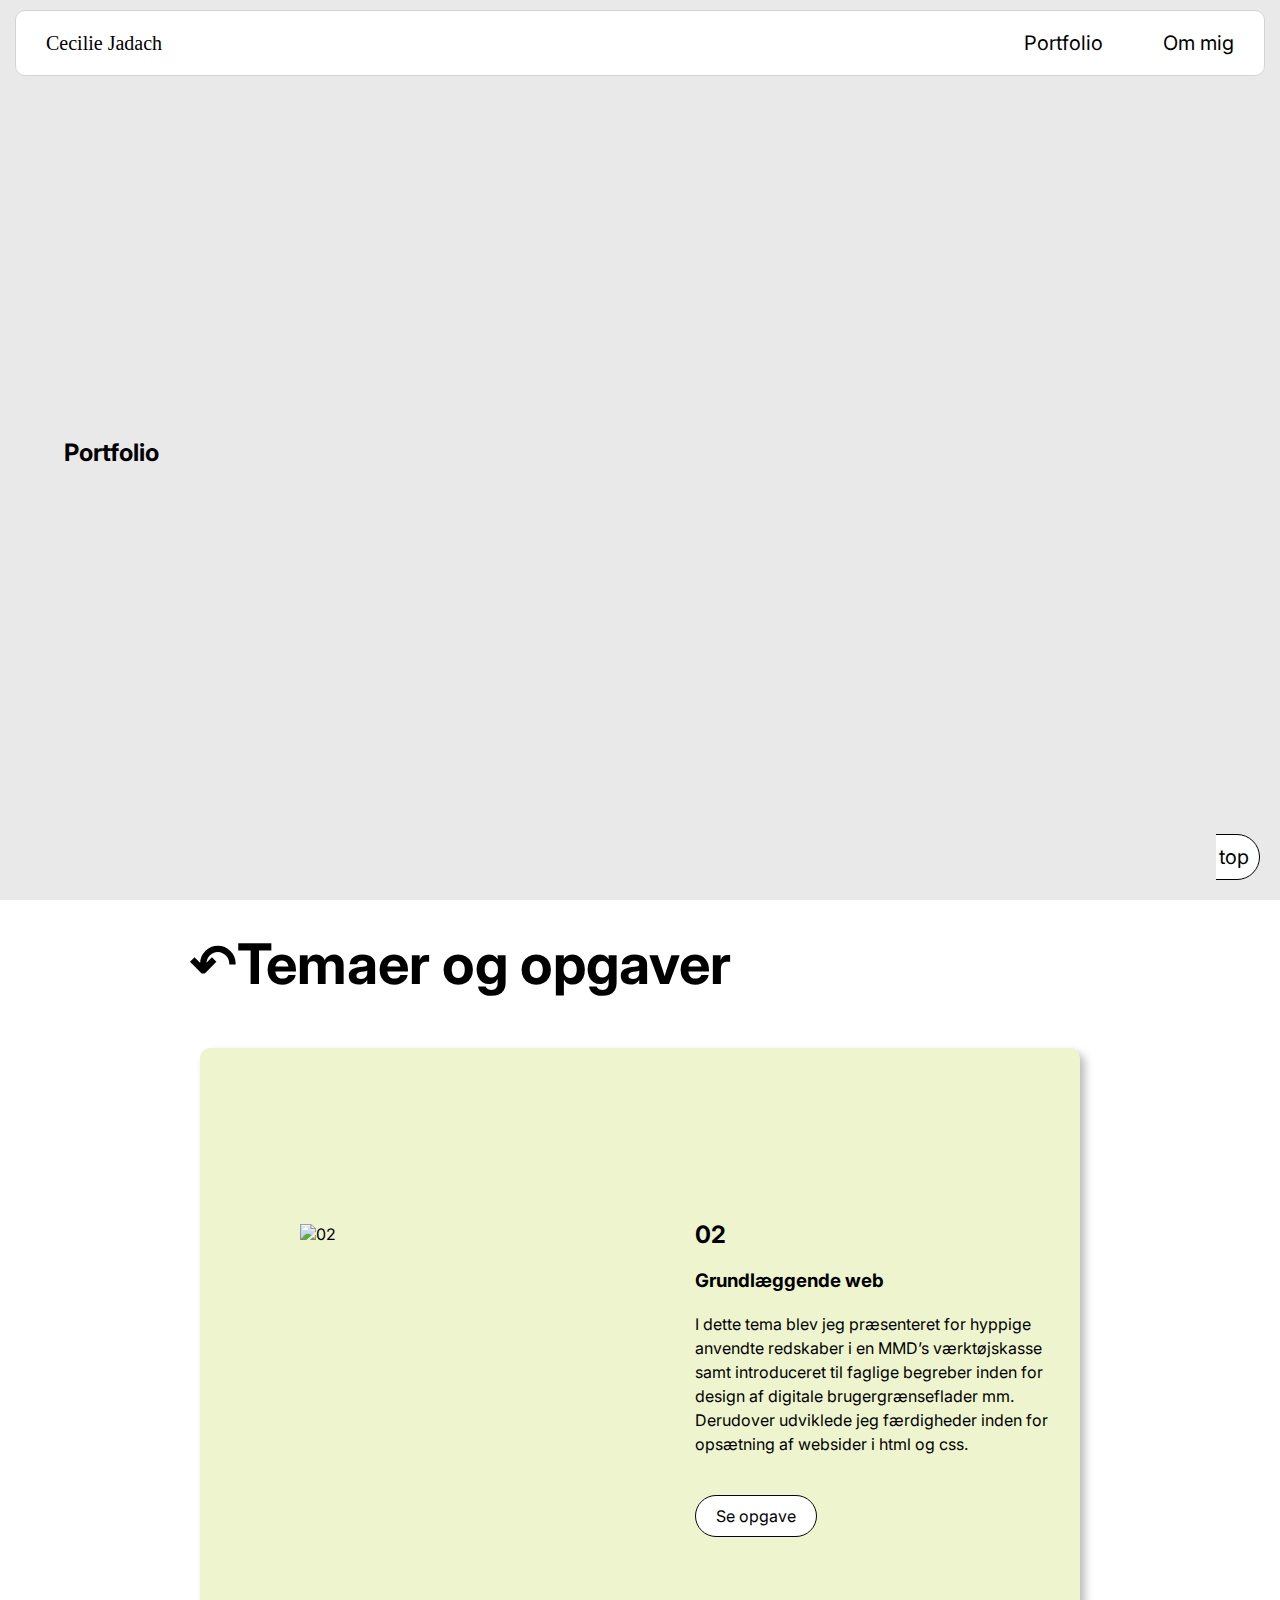
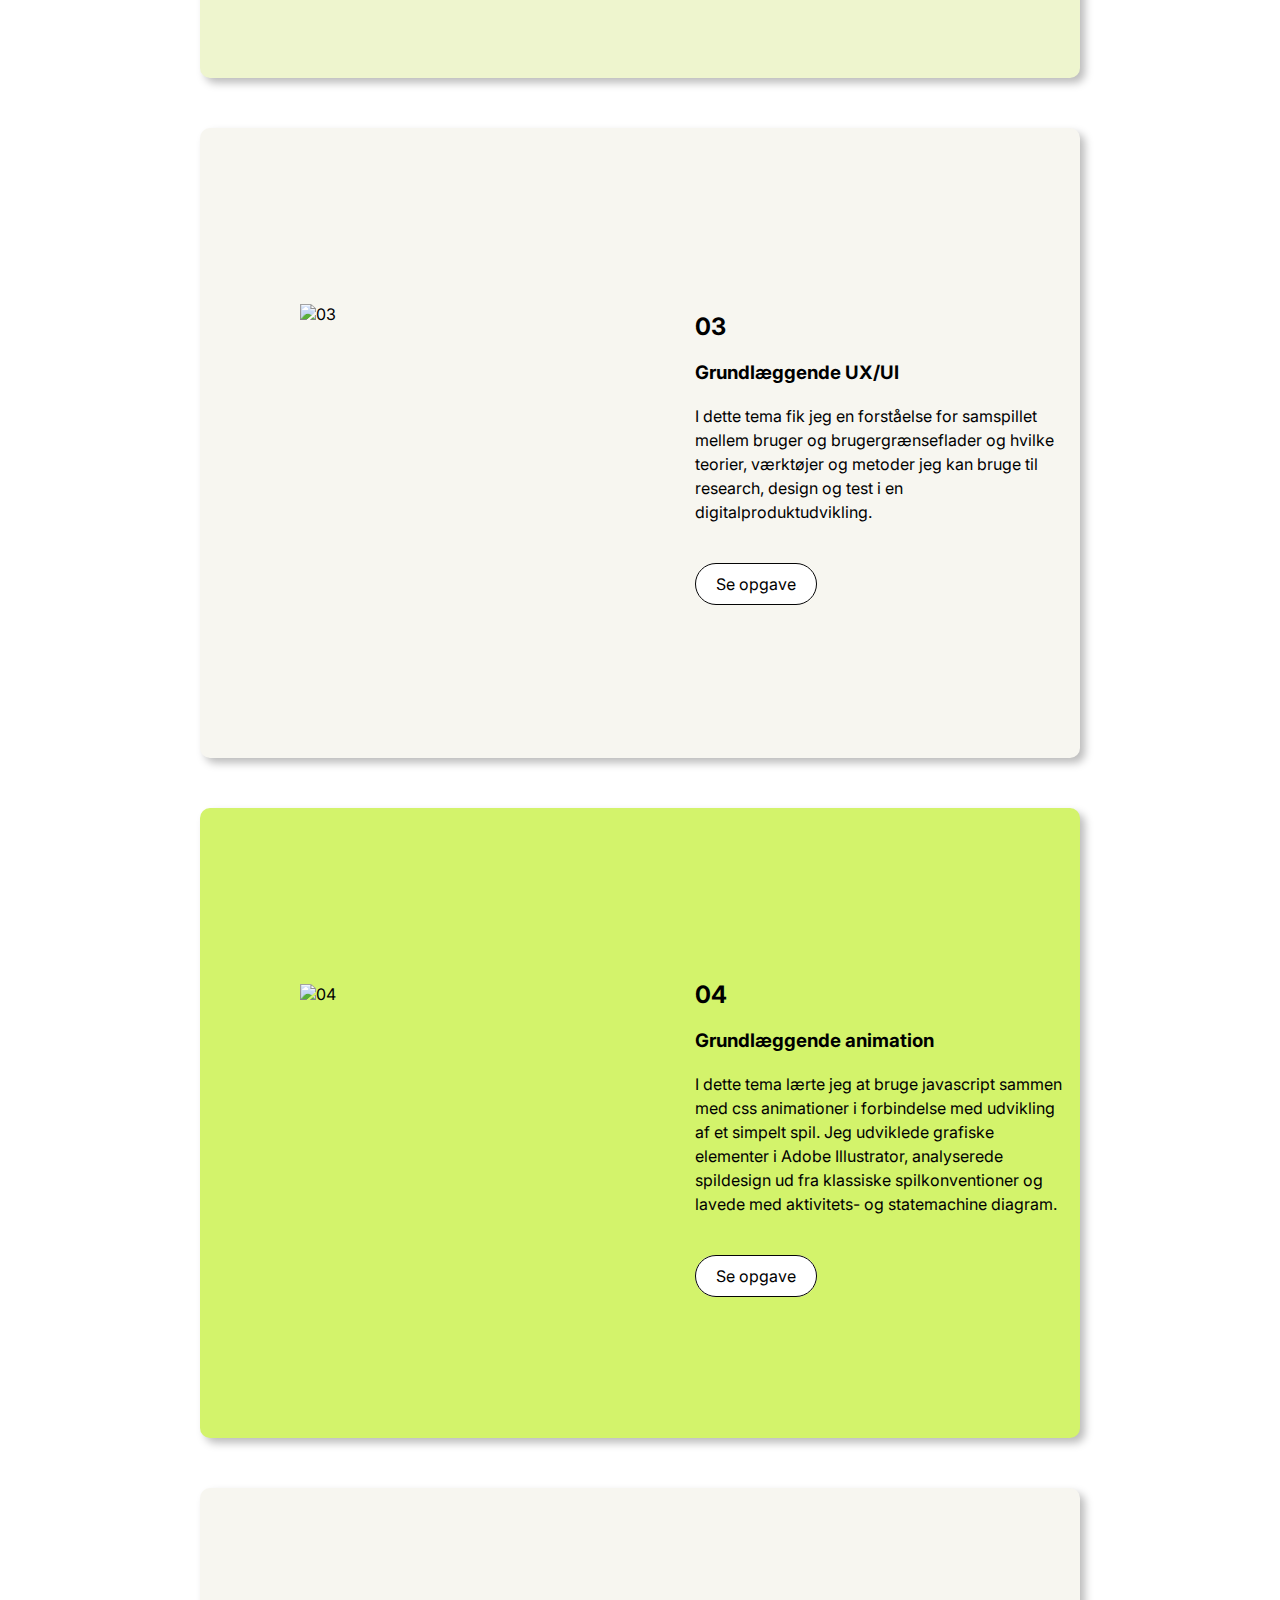
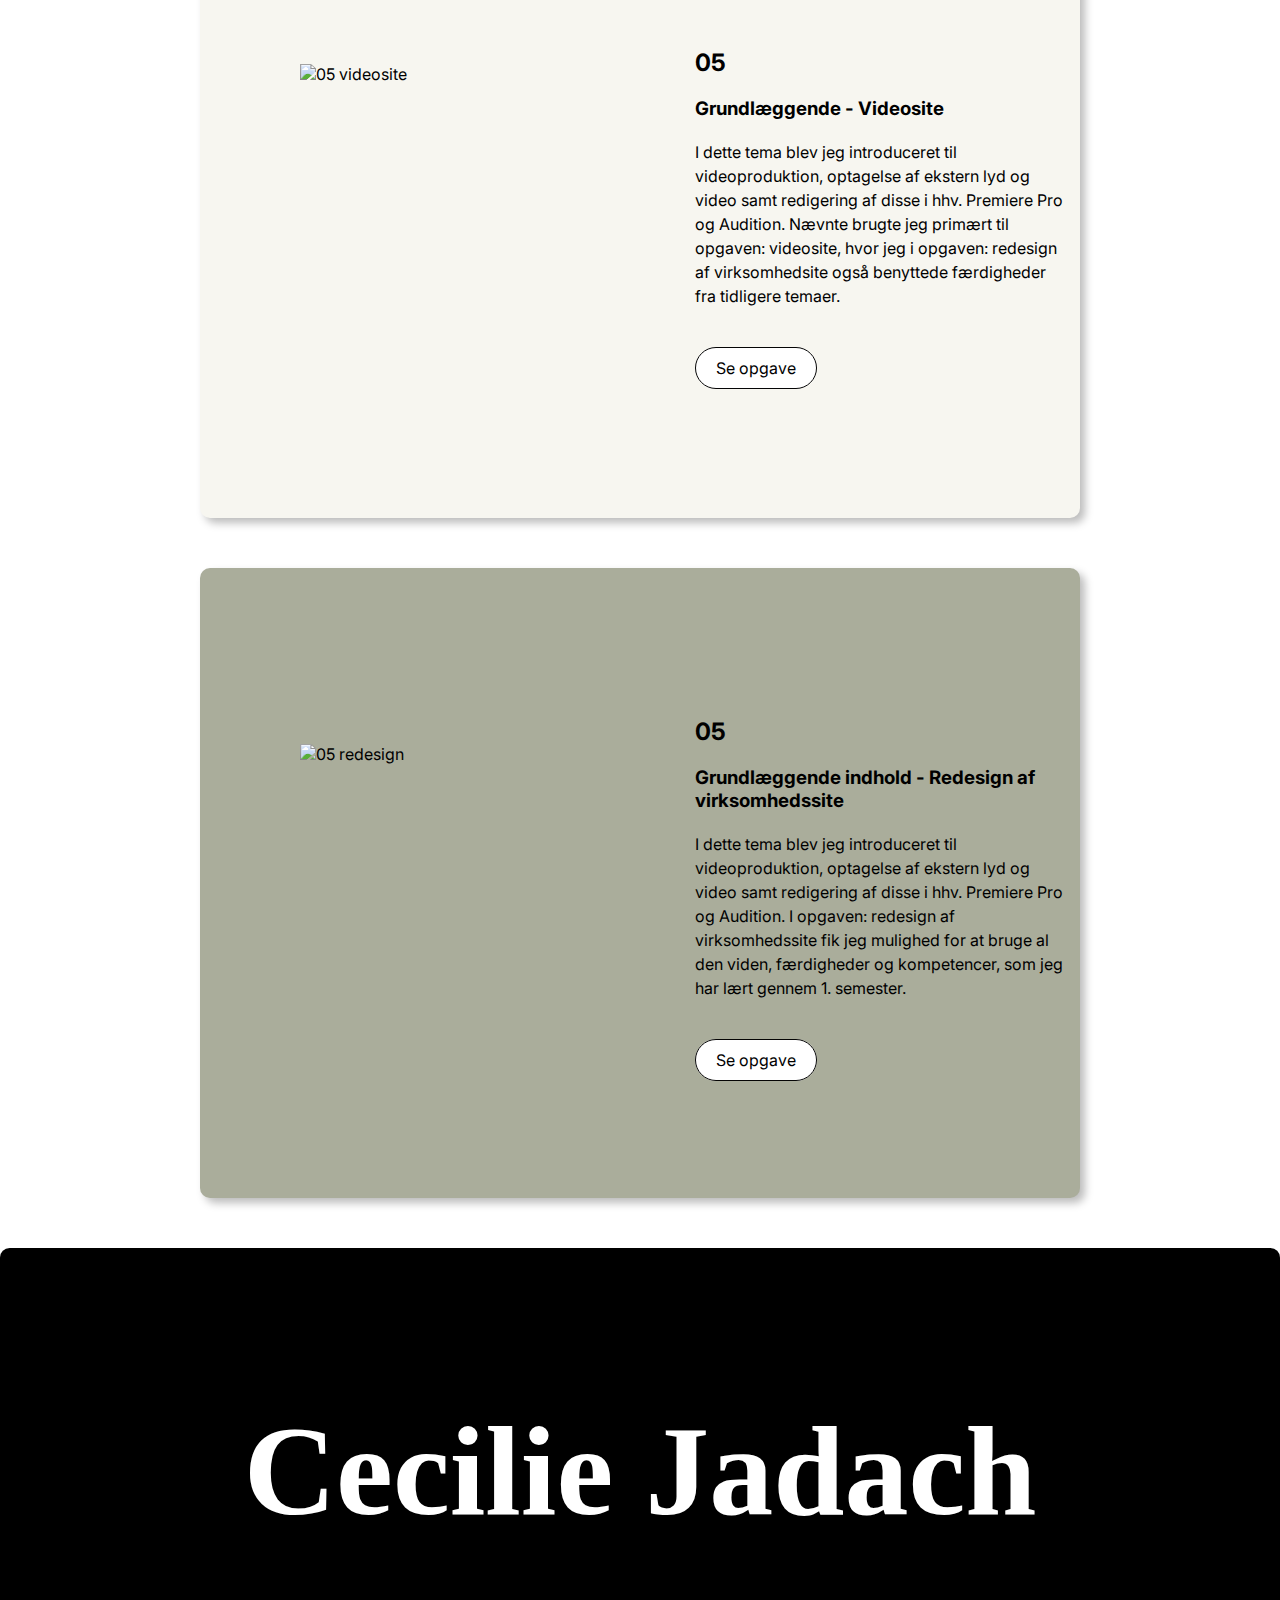
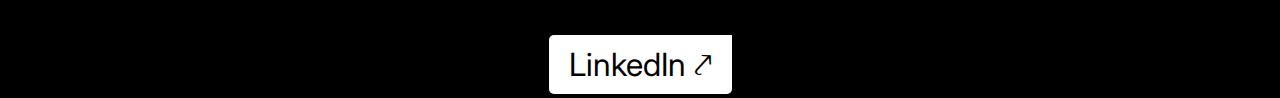
==== commit 8cf9fa31: "ændret tekst i h2" ====
--- a/index.html
+++ b/index.html
@@ -40,7 +40,7 @@
             <div class="hero_wrapper">
                 <div class="hero-text">
                     <h1>Cecilie Jadach</h1>
-                    <h3>Portfolio</h3>
+                    <h2>Portfolio</h2>
                     <p>Ex-fysioterapeut med
                         passion for webdesign og programmering. Udover at jeg stræber efter at
                         forbedre mine tekniske evner,
@@ -53,8 +53,7 @@
                     </div>
                 </div>
 
-                <img src="img/hero_close_up.webp" class="billede" alt="close up portræt" loading="lazy" width="300"
-                    height="400">
+                <img src="img/hero_close_up.webp" class="billede" alt="close up portræt" width="300" height="400">
 
 
                 <span class="billede-hover"></span>
@@ -62,7 +61,7 @@
         </section>
         <section class="index_portfolio_section">
             <div class="project-headline" id="portfolio">
-                <h1>&#8630;Temaer og projekter</h1>
+                <h1>&#8630;Temaer og opgaver</h1>
             </div>
             <div class="project_2">
                 <img src="img/web_desktop.webp" alt="02" width="483" height="362">
@@ -78,7 +77,7 @@
                 </div>
             </div>
             <div class="project_3">
-                <img src="img/UX_UI.webp" alt="03" width="483" height="362">
+                <img src="img/ux_ui.webp" alt="03" width="483" height="362">
                 <div class="project_content">
                     <h2>03</h2>
                     <h3>Grundlæggende UX/UI</h3>
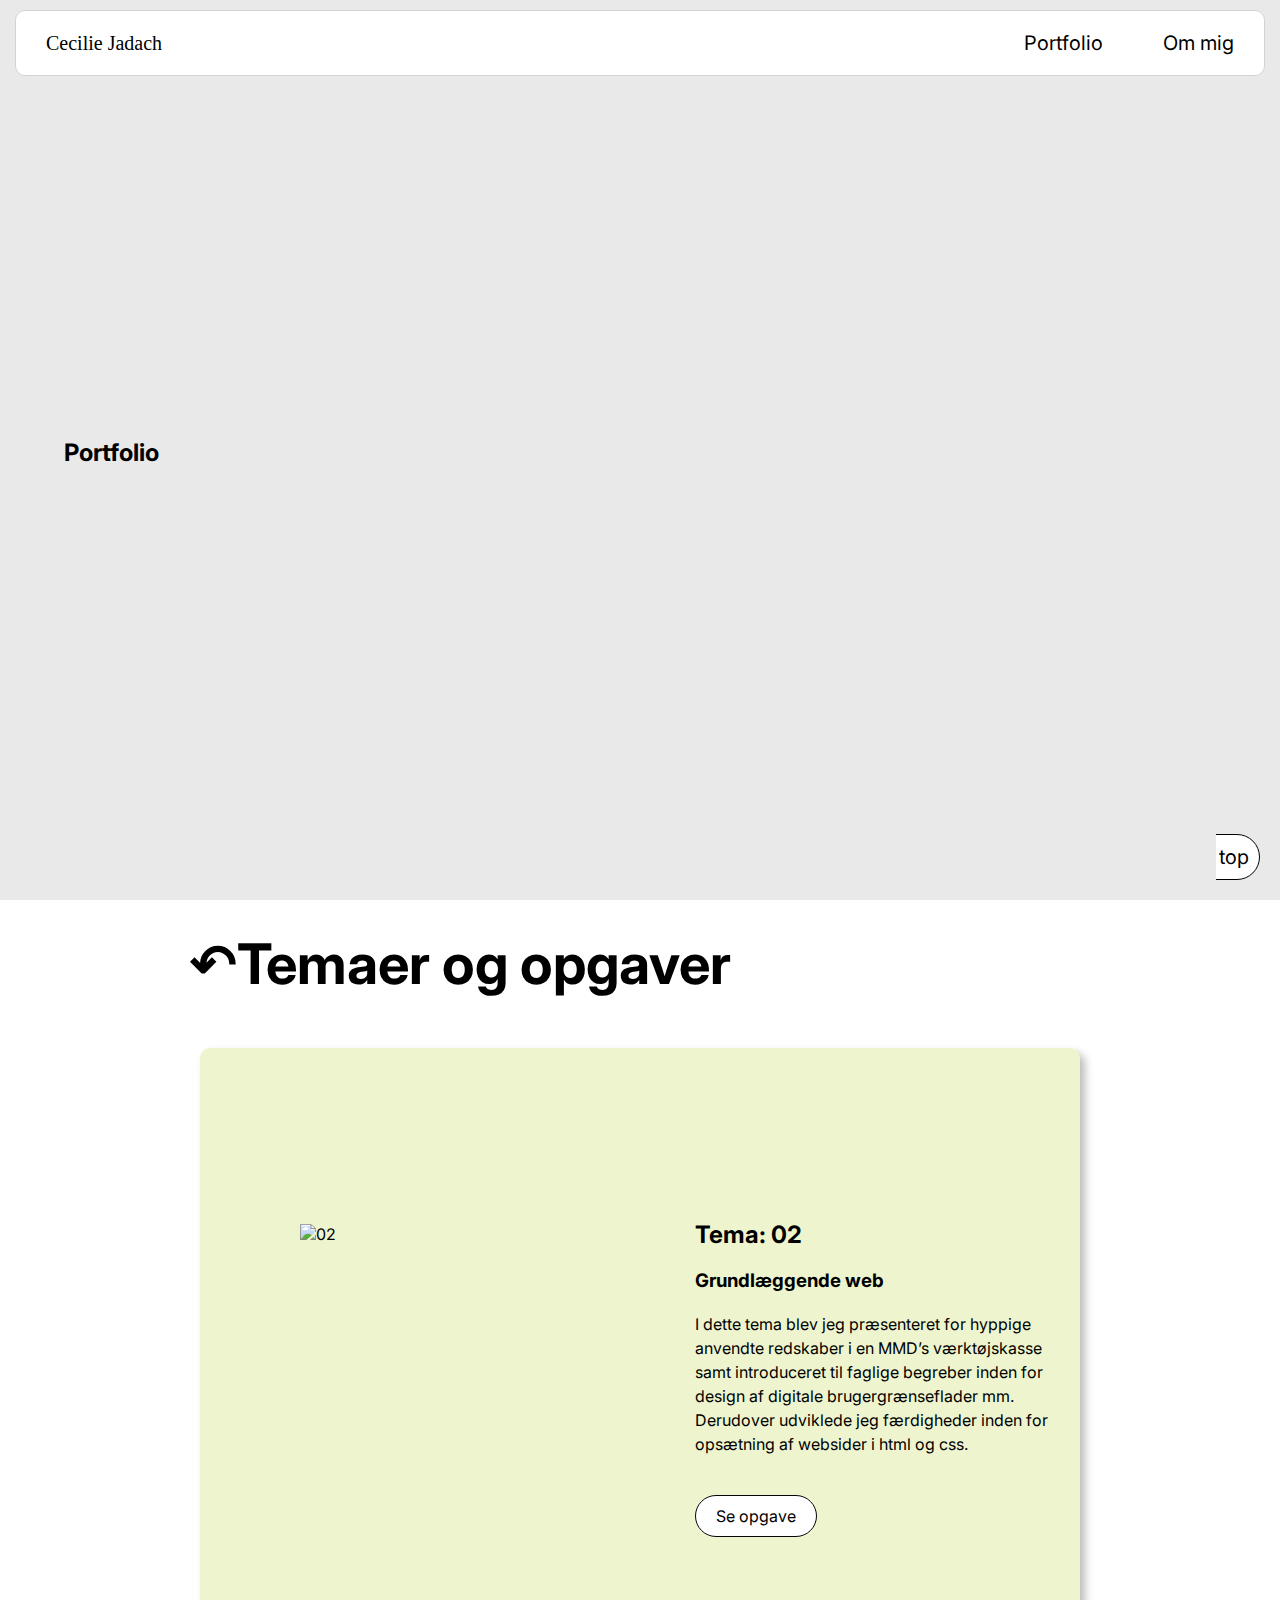
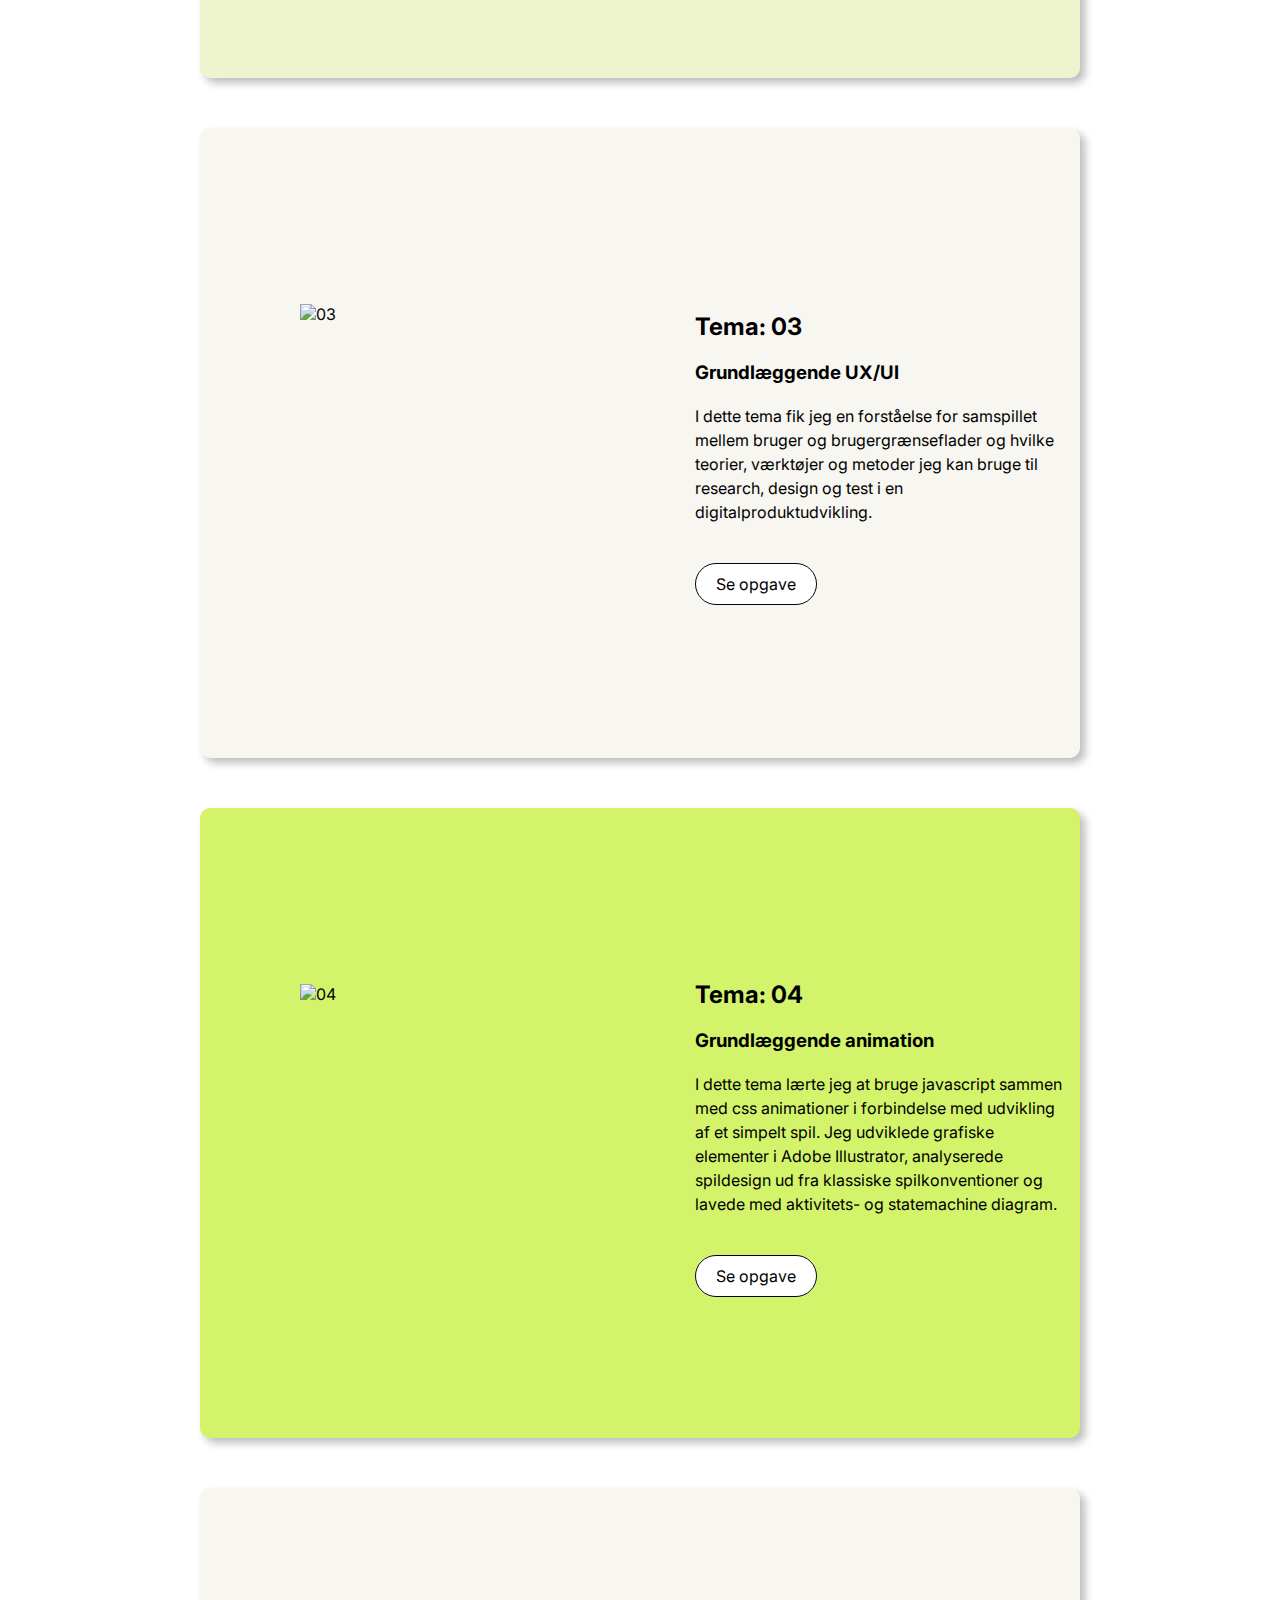
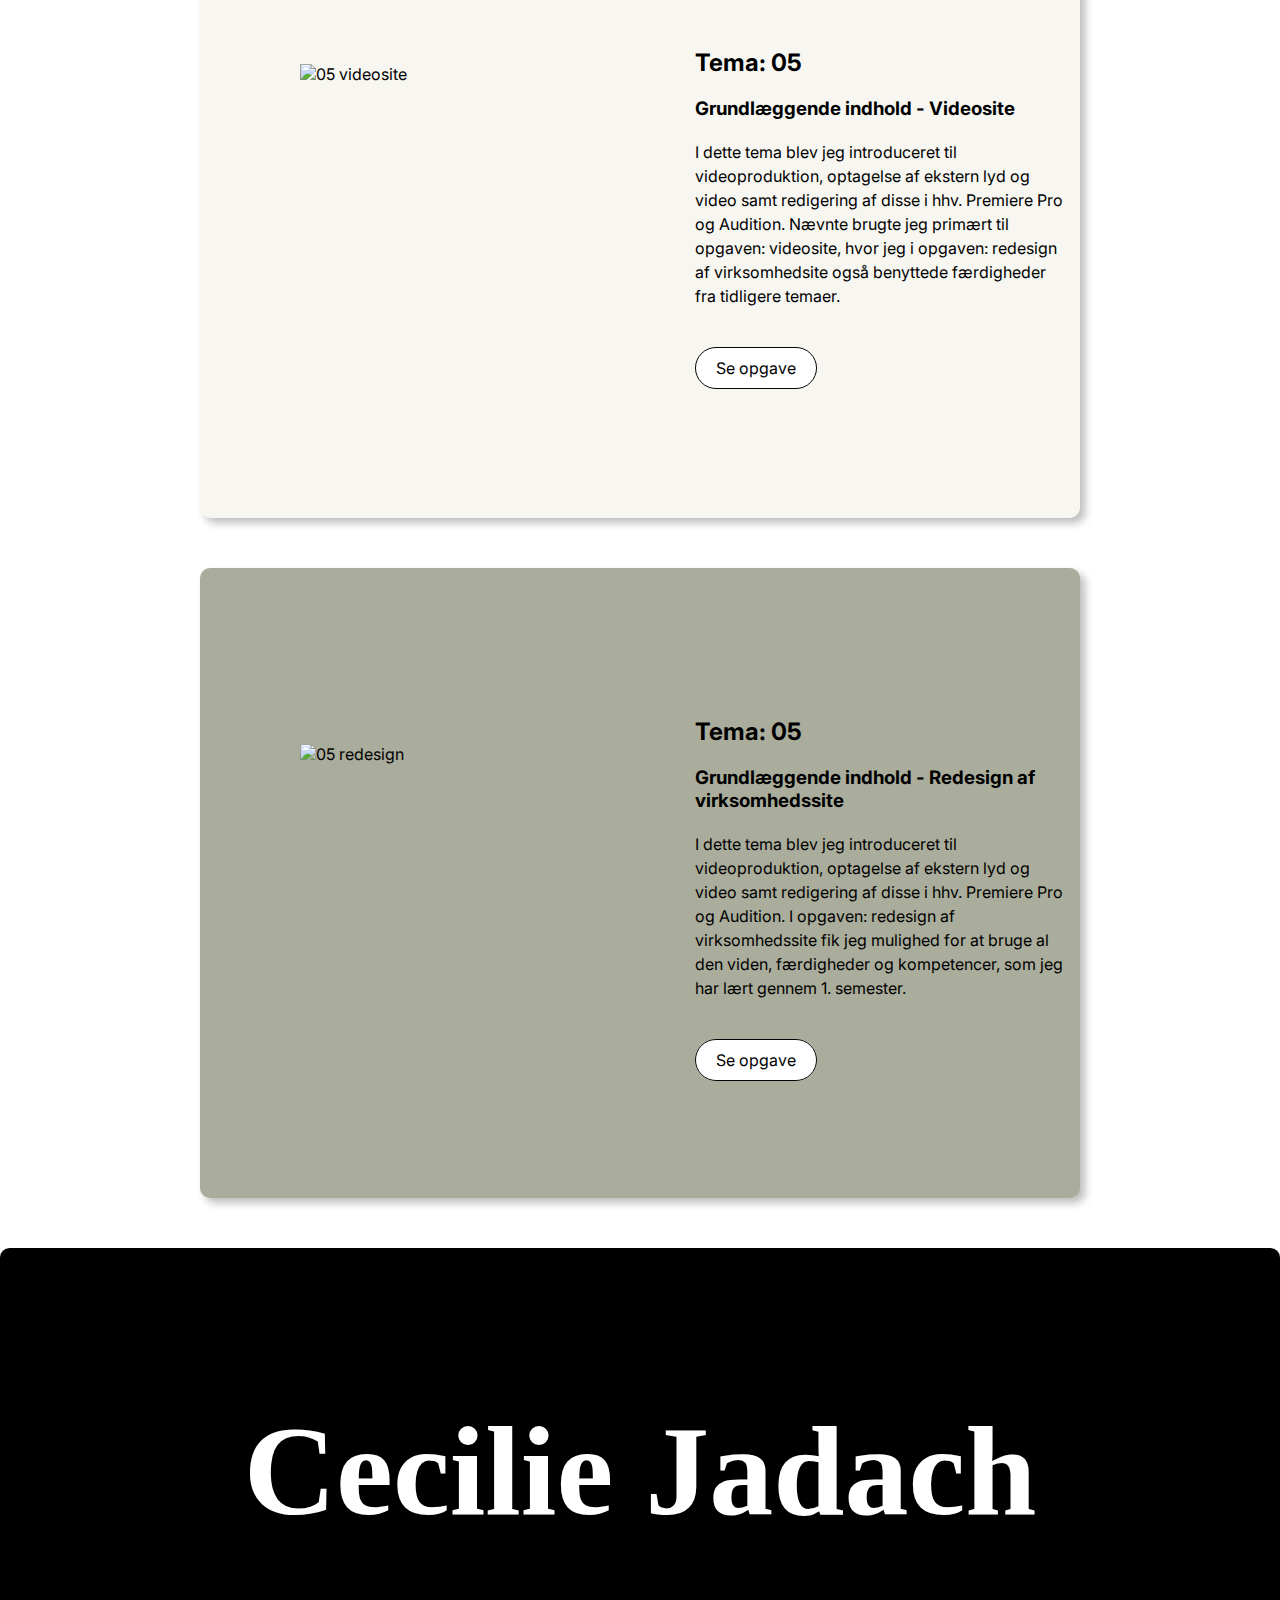
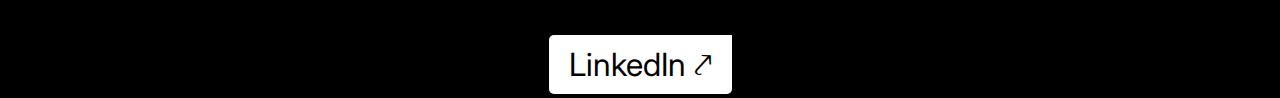
==== commit 78885088: "tilføjet link i head til favicon" ====
--- a/index.html
+++ b/index.html
@@ -15,6 +15,7 @@
     <link rel="apple-touch-icon" sizes="180x180" href="/favicon_io/apple-touch-icon.png">
     <link rel="icon" type="image/png" sizes="32x32" href="/favicon_io/favicon-32x32.png">
     <link rel="icon" type="image/png" sizes="16x16" href="/favicon_io/favicon-16x16.png">
+    <link rel="manifest" href="favicon_io/site.webmanifest">
 </head>
 
 <body>
@@ -66,7 +67,7 @@
             <div class="project_2">
                 <img src="img/web_desktop.webp" alt="02" width="483" height="362">
                 <div class="project_content">
-                    <h2>02</h2>
+                    <h2>Tema: 02</h2>
                     <h3>Grundlæggende web</h3>
                     <p>I dette tema blev jeg præsenteret for hyppige anvendte redskaber i en MMD’s
                         værktøjskasse samt
@@ -79,7 +80,7 @@
             <div class="project_3">
                 <img src="img/ux_ui.webp" alt="03" width="483" height="362">
                 <div class="project_content">
-                    <h2>03</h2>
+                    <h2>Tema: 03</h2>
                     <h3>Grundlæggende UX/UI</h3>
                     <p>I dette tema fik jeg en forståelse for samspillet mellem bruger og brugergrænseflader og
                         hvilke teorier, værktøjer og metoder jeg kan bruge til research, design og test i en
@@ -90,7 +91,7 @@
             <div class="project_4">
                 <img src="img/animation_desktop.webp" alt="04" width="483" height="362">
                 <div class="project_content">
-                    <h2>04</h2>
+                    <h2>Tema: 04</h2>
                     <h3>Grundlæggende animation</h3>
                     <p>I dette tema lærte jeg at bruge javascript sammen med css animationer i forbindelse med
                         udvikling af et simpelt spil.
@@ -103,8 +104,8 @@
             <div class="project_5">
                 <img src="img/videosite.webp" alt="05 videosite" width="483" height="362">
                 <div class="project_content">
-                    <h2>05</h2>
-                    <h3>Grundlæggende - Videosite</h3>
+                    <h2>Tema: 05</h2>
+                    <h3>Grundlæggende indhold - Videosite</h3>
                     <p>I dette tema blev jeg introduceret til videoproduktion, optagelse af ekstern lyd og video
                         samt
                         redigering af disse i hhv. Premiere Pro og Audition. Nævnte brugte jeg primært til opgaven:
@@ -118,7 +119,7 @@
             <div class="project_6">
                 <img src="img/redesign.webp" alt="05 redesign" width="483" height="362">
                 <div class="project_content">
-                    <h2>05</h2>
+                    <h2>Tema: 05</h2>
                     <h3>Grundlæggende indhold - Redesign af virksomhedssite</h3>
                     <p>I dette tema blev jeg introduceret til videoproduktion, optagelse af ekstern lyd og video
                         samt
